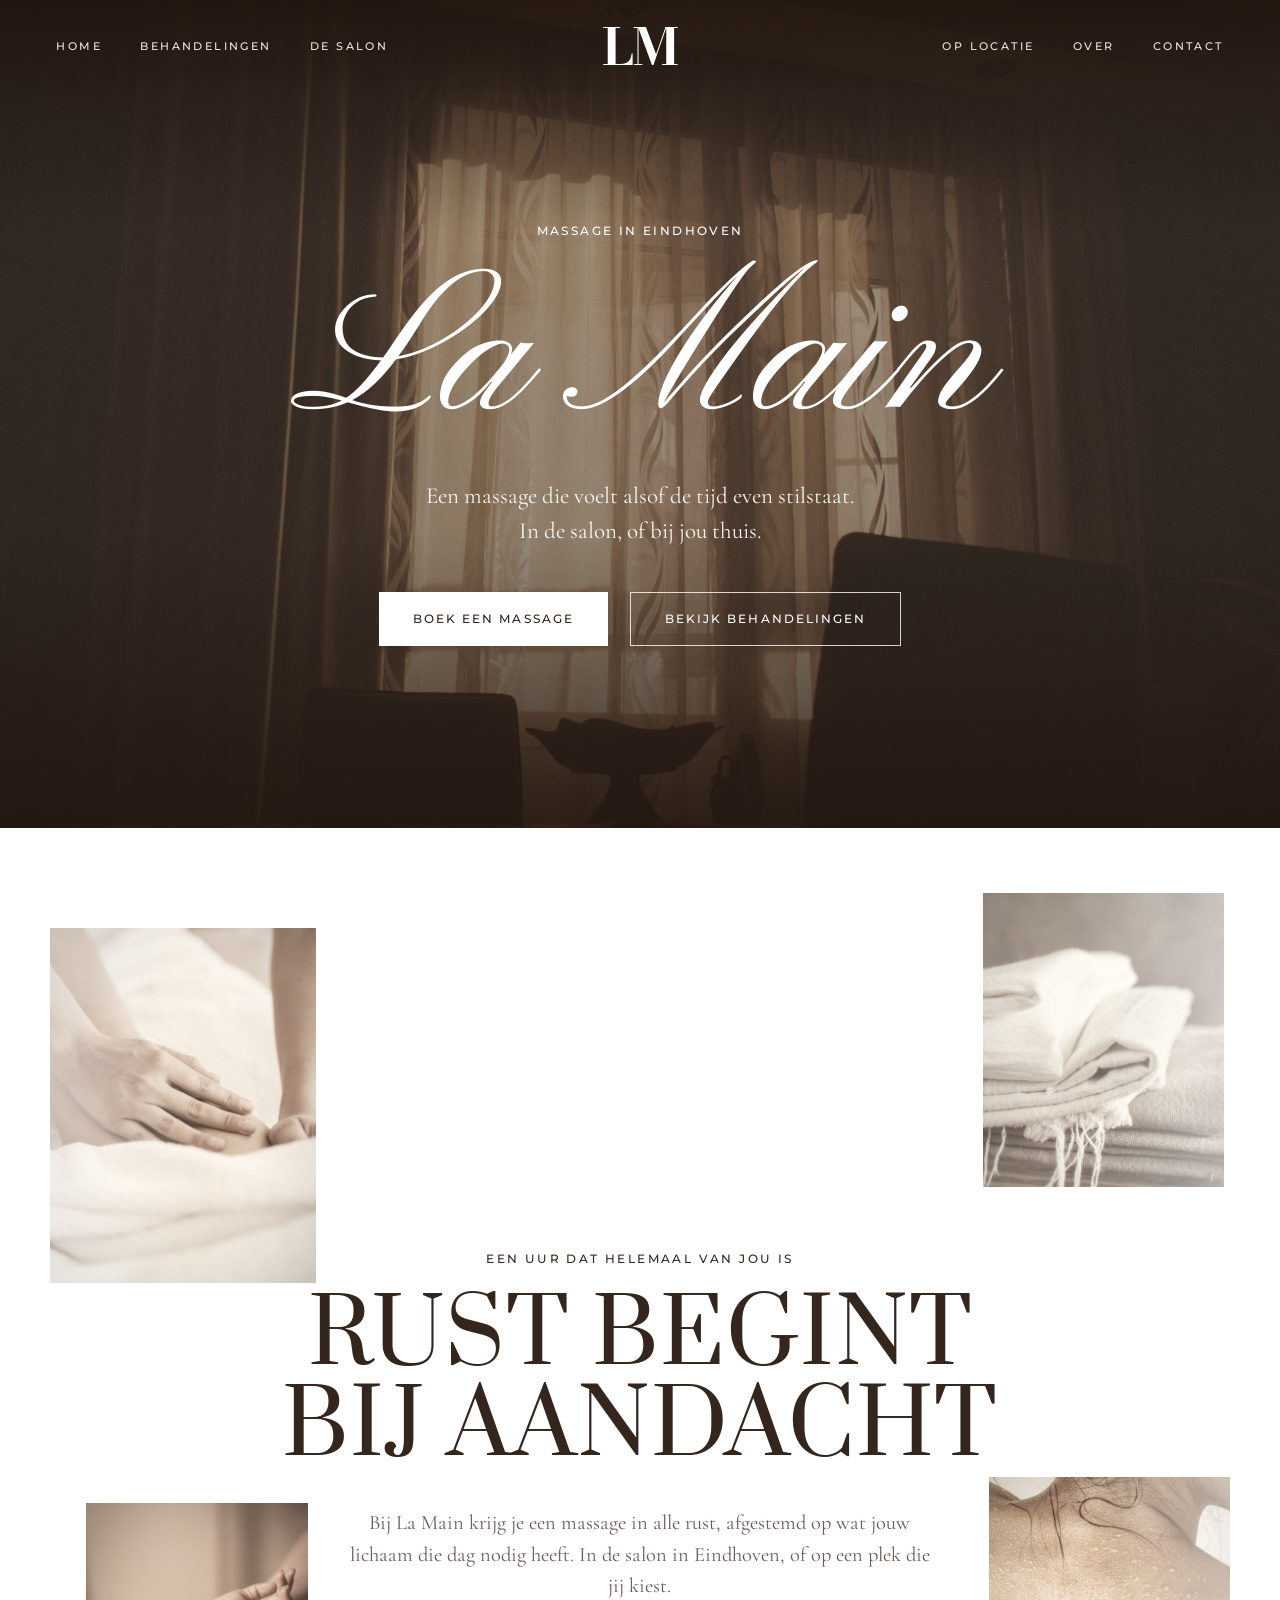
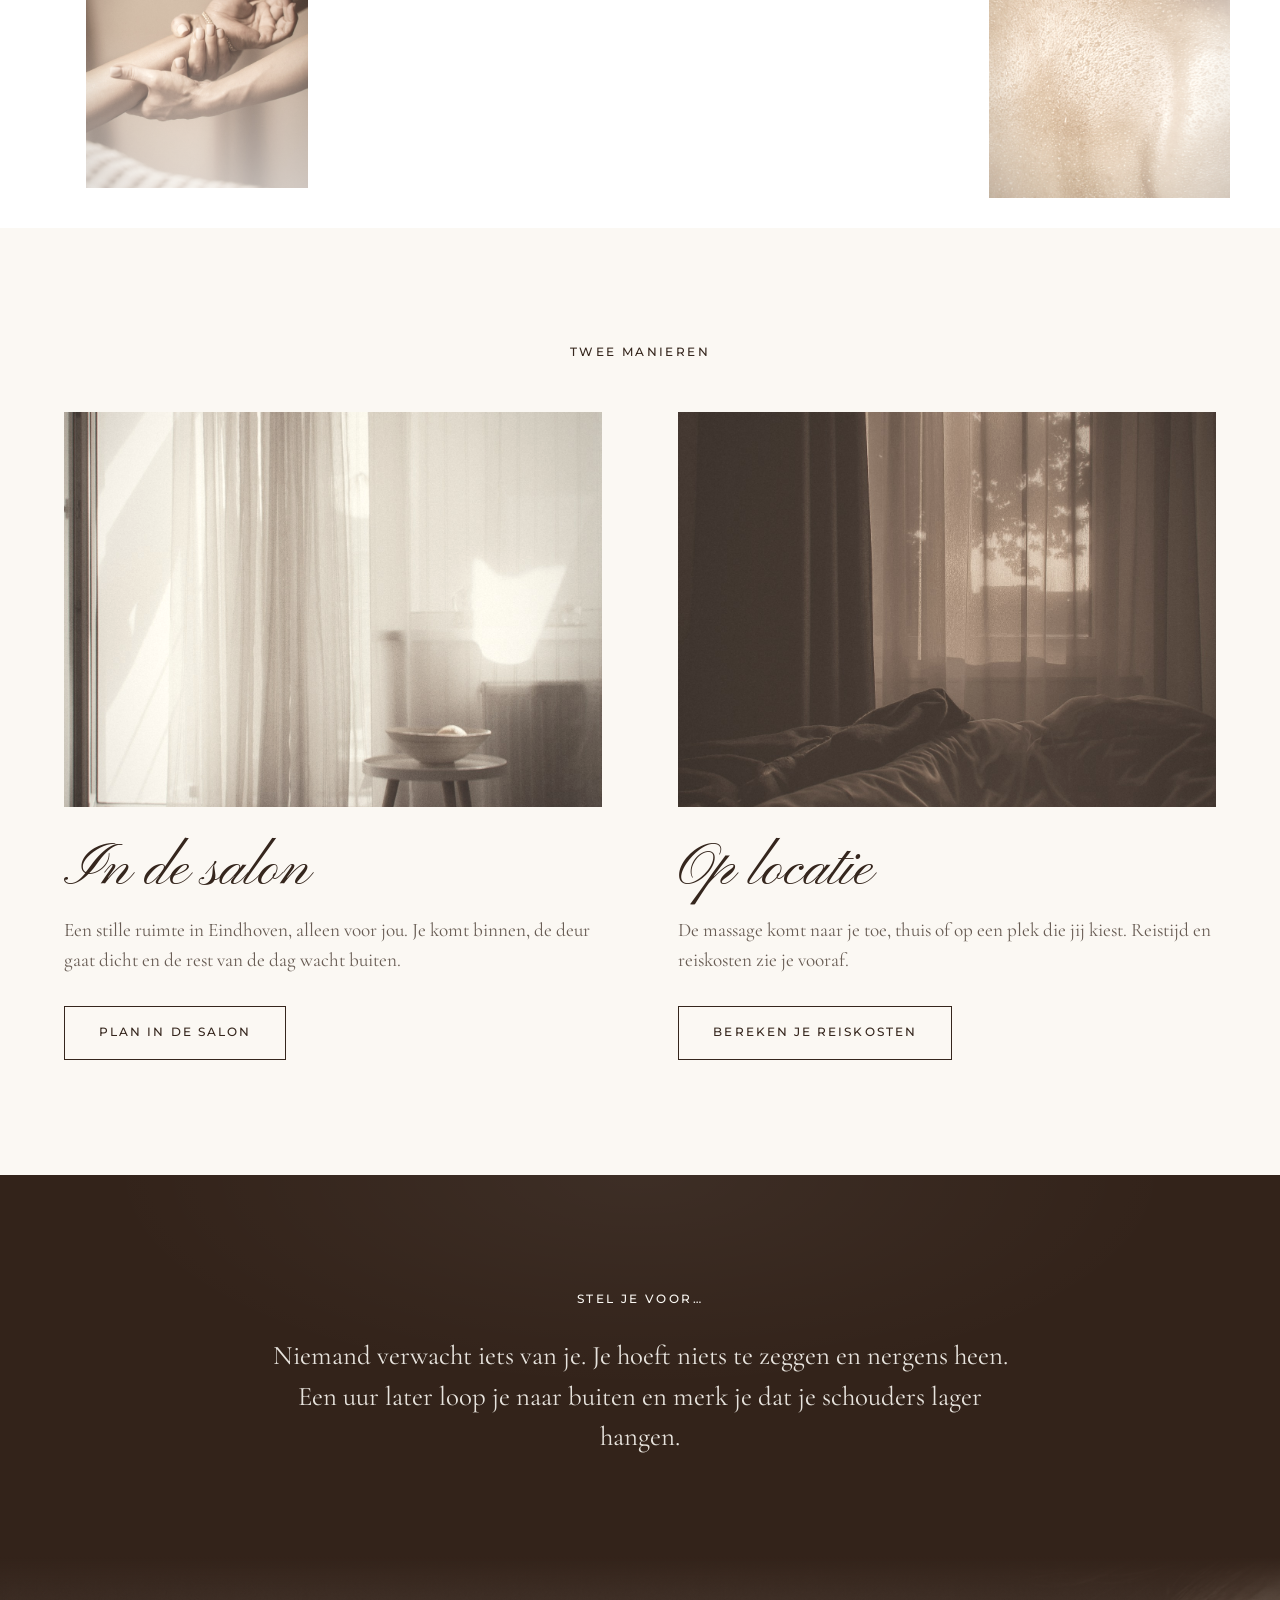
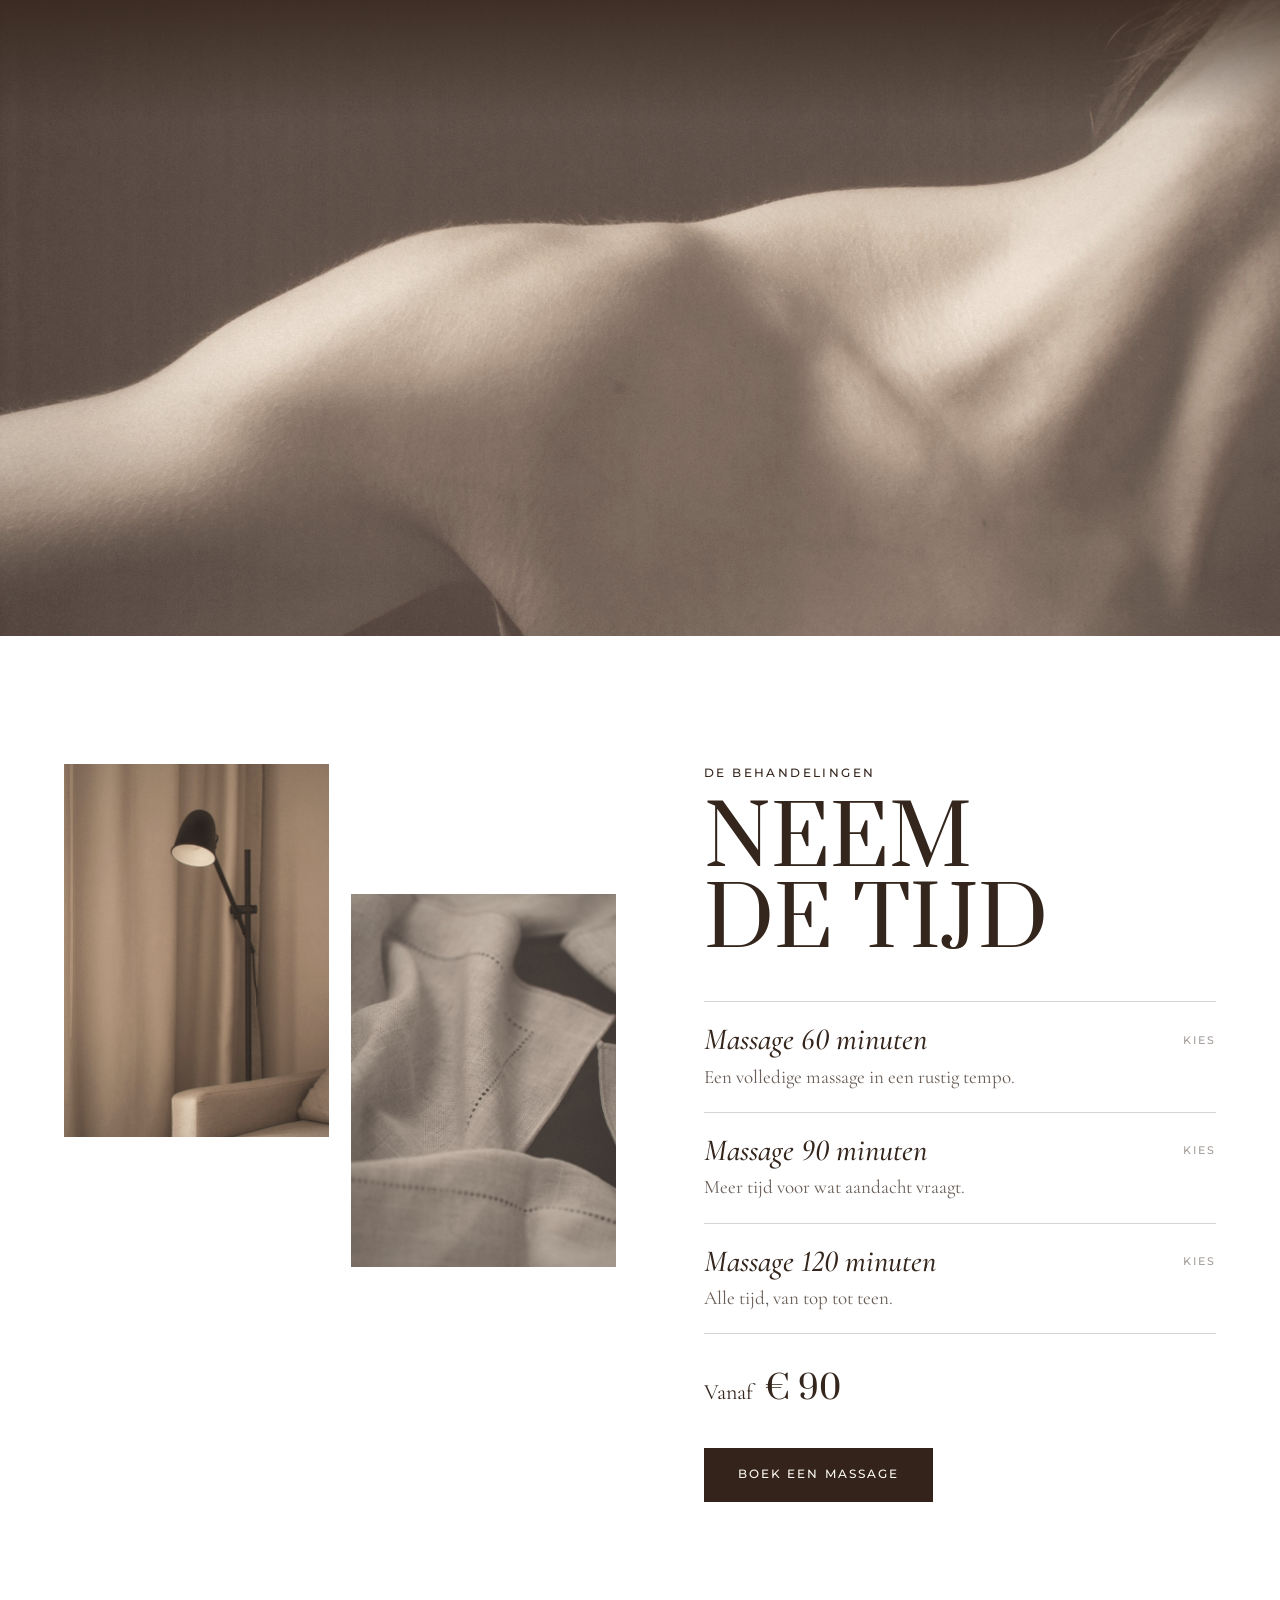
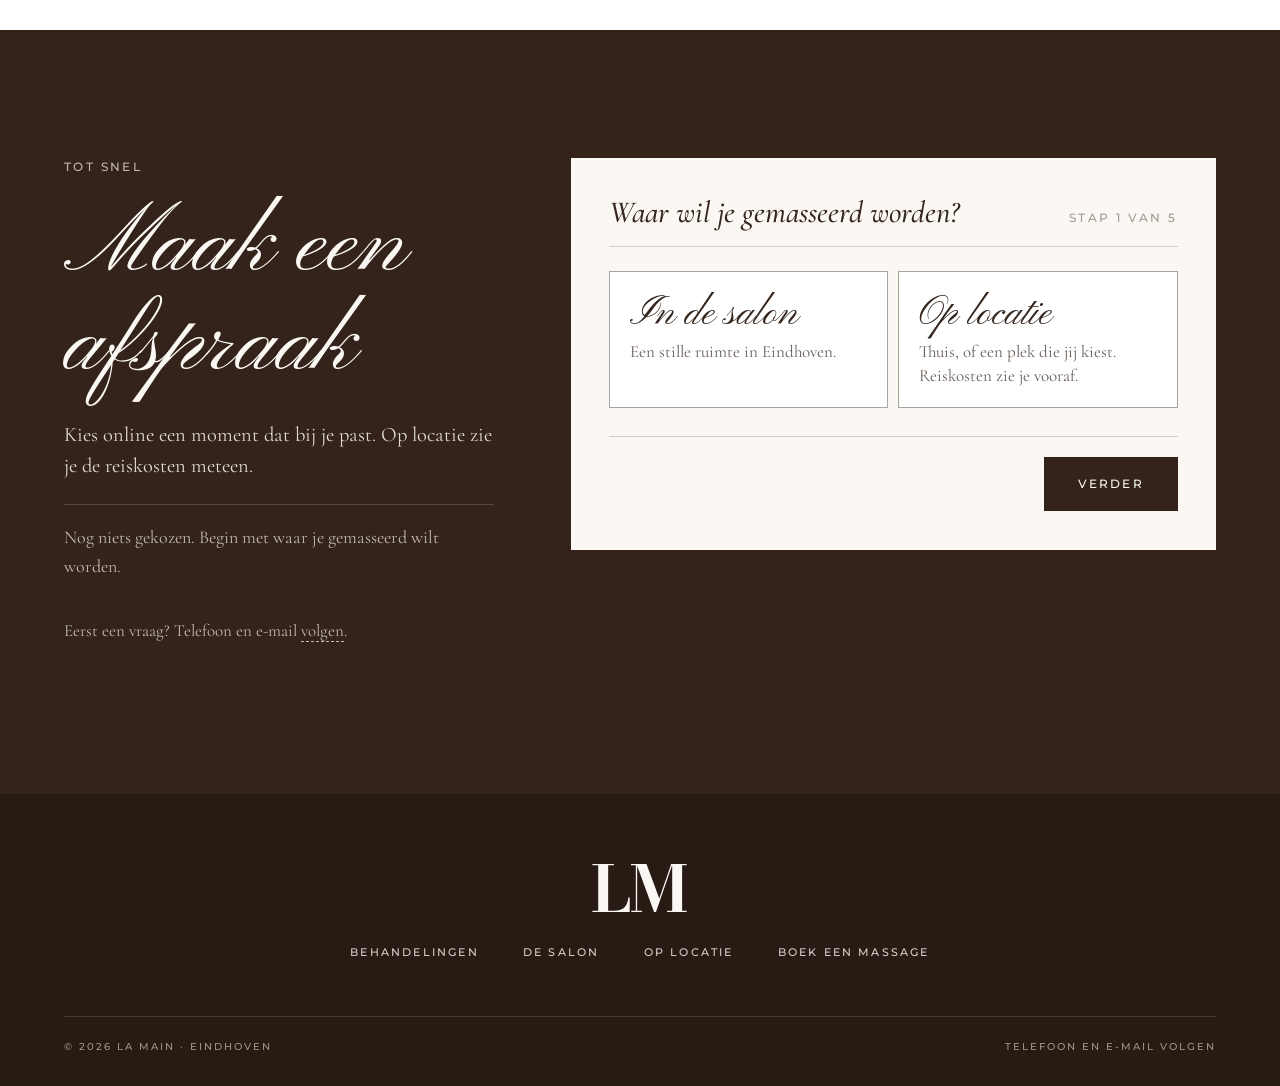
==== nieuw/index.html @ d6bf0a1d "Nieuwe homepagina in /nieuw met afspraakplanner Homepagina in espresso en ivoor naar opzet H: sfeerf" ====
<!doctype html>
<html lang="nl">
<head>
<meta charset="utf-8">
<meta name="viewport" content="width=device-width, initial-scale=1">
<title>La Main Eindhoven</title>
<meta name="description" content="La Main. Massage in Eindhoven, in de salon of bij jou thuis.">
<meta name="robots" content="noindex, nofollow">
<link rel="preconnect" href="https://fonts.googleapis.com">
<link rel="preconnect" href="https://fonts.gstatic.com" crossorigin>
<link href="https://fonts.googleapis.com/css2?family=Pinyon+Script&family=Prata&family=Cormorant+Garamond:ital,wght@0,400;0,500;0,600;1,400;1,500&family=Montserrat:wght@400;500&display=swap" rel="stylesheet">
<style>
/* ============================================================
   LA MAIN — homepagina met afspraakplanner
   Espresso en ivoor. Schrijfletter voor de naam en titels, hoge
   klassieke kapitalen voor koppen, Cormorant voor tekst, kleine
   koppen in gespatieerde Montserrat. Bewust één thema.
   ============================================================ */
:root{
  color-scheme:light;
  --espresso:#33231A;
  --espresso-diep:#281B14;
  --ivoor:#FBF8F3;
  --zand:#F1E9DF;
  --wit:#FFFFFF;
  --inkt:#35261D;
  --inkt-zacht:rgba(53,38,29,.74);
  --inkt-flauw:rgba(53,38,29,.45);
  --taupe:#CDB9A8;
  --lijn:rgba(53,38,29,.2);
  --lijn-sterk:rgba(53,38,29,.42);
  --licht-zacht:rgba(251,248,243,.7);
  --licht-lijn:rgba(251,248,243,.18);
  --fout:#9E3B2E;

  --script:"Pinyon Script","Snell Roundhand",cursive;
  --kap:"Prata","Didot",Georgia,serif;
  --serif:"Cormorant Garamond","Garamond",Georgia,serif;
  --sans:"Montserrat","Helvetica Neue",Arial,sans-serif;

  --rand:clamp(20px,5vw,80px);
  --zacht:cubic-bezier(.22,1,.36,1);
}

*,*::before,*::after{box-sizing:border-box}
[hidden]{display:none!important}
html{scroll-behavior:smooth;scroll-padding-top:84px}
body{margin:0;background:var(--wit);color:var(--inkt);font-family:var(--serif);font-size:20px;line-height:1.6;
  -webkit-font-smoothing:antialiased;font-variant-numeric:lining-nums}
img{display:block;max-width:100%}
a{color:inherit;text-decoration:none}
button{font:inherit;color:inherit;background:none;border:0;padding:0;cursor:pointer;text-align:inherit}
p,h1,h2,h3,h4,dl,dd{margin:0}
:focus-visible{outline:2px solid #B98F74;outline-offset:3px}
::selection{background:var(--espresso);color:var(--ivoor)}
@media (prefers-reduced-motion:reduce){html{scroll-behavior:auto}*{transition-duration:.01ms!important}}

.wrap{max-width:1280px;margin:0 auto;padding:0 var(--rand)}
.kl{font-family:var(--sans);font-size:12px;font-weight:500;letter-spacing:.2em;text-transform:uppercase;line-height:1.5}
.lm{display:block;width:auto}
.foto{width:100%;height:100%;object-fit:cover;filter:saturate(.82) sepia(.12)}

.knop{display:inline-grid;place-items:center;min-height:54px;padding:0 34px;font-family:var(--sans);font-size:11.5px;font-weight:500;
  letter-spacing:.18em;text-transform:uppercase;line-height:1.3;text-align:center;
  transition:background .35s var(--zacht),color .35s var(--zacht),border-color .35s var(--zacht),opacity .3s}
.knop.wit{background:var(--wit);color:var(--espresso)}
.knop.wit:hover{background:var(--zand)}
.knop.rand-wit{border:1px solid rgba(255,255,255,.8);color:var(--wit)}
.knop.rand-wit:hover{background:rgba(255,255,255,.12)}
.knop.rand{border:1px solid var(--inkt);color:var(--inkt)}
.knop.rand:hover{background:var(--espresso);color:var(--ivoor)}
.knop.vol{background:var(--espresso);color:var(--ivoor)}
.knop.vol:hover:not([disabled]){background:#4A3427}
.knop.klein{min-height:40px;padding:0 18px;font-size:10.5px}
.knop[disabled]{opacity:.35;cursor:default}

/* ---------- navigatie ---------- */
.nav{position:fixed;top:0;left:0;right:0;z-index:50;color:var(--wit);
  background:linear-gradient(180deg,rgba(33,21,14,.55),rgba(33,21,14,0));transition:background .45s var(--zacht)}
.nav.vast,body.menu-open .nav{background:rgba(40,27,20,.97)}
.nav-binnen{height:92px;padding:0 clamp(20px,4.4vw,64px);display:grid;grid-template-columns:1fr auto 1fr;align-items:center;
  transition:height .45s var(--zacht)}
.nav.vast .nav-binnen{height:72px}
.kant{display:flex;gap:clamp(22px,3vw,46px)}
.kant.rechts{justify-content:flex-end}
.kant a{font-size:11px;position:relative;padding:6px 0;color:rgba(255,255,255,.9)}
.kant a::after{content:"";position:absolute;left:0;right:100%;bottom:0;height:1px;background:currentColor;transition:right .45s var(--zacht)}
.kant a:hover::after{right:0}
.merk .lm{height:38px;color:var(--wit);transition:height .45s var(--zacht)}
.nav.vast .merk .lm{height:30px}
.menu-knop{display:none;grid-column:3;grid-row:1;justify-self:end;font-size:11px;padding:10px 0;color:var(--wit)}
.menu{position:fixed;inset:0;z-index:45;background:var(--espresso-diep);color:var(--ivoor);padding:120px var(--rand) 40px;
  display:flex;flex-direction:column;gap:6px}
.menu a:not(.knop){font-family:var(--kap);font-size:32px;text-transform:uppercase;letter-spacing:.02em;padding:6px 0;border-bottom:1px solid var(--licht-lijn)}
.menu .knop{margin-top:30px;align-self:flex-start}
@media(max-width:900px){
  .kant{display:none}
  .menu-knop{display:block}
  .nav-binnen{grid-template-columns:1fr auto 1fr}
}

/* ---------- hero ---------- */
.hero{position:relative;min-height:clamp(620px,92vh,920px);display:grid;place-items:center;text-align:center;color:var(--wit);
  padding:130px 20px 90px;overflow:hidden;background:var(--espresso)}
.hero-foto{position:absolute;inset:0;width:100%;height:100%;object-fit:cover;filter:saturate(.8) sepia(.18) brightness(.92)}
.hero .waas{position:absolute;inset:0;background:linear-gradient(180deg,rgba(33,21,14,.8) 0%,rgba(33,21,14,.34) 28%,rgba(33,21,14,.42) 64%,rgba(33,21,14,.86) 100%)}
.hero-inhoud{position:relative;z-index:1;max-width:980px}
.hero .naam{font-family:var(--script);font-weight:400;font-size:clamp(96px,16vw,236px);line-height:1.1;margin:8px 0 6px}
.hero .zin{font-size:clamp(20px,1.8vw,25px);line-height:1.5;color:rgba(255,255,255,.92)}
.knoppen{display:flex;flex-wrap:wrap;gap:16px 22px;justify-content:center;margin-top:44px}

/* ---------- intro met collage ---------- */
.intro{position:relative;min-height:1000px;display:grid;place-items:center;padding:clamp(80px,10vw,140px) 20px;overflow:hidden}
.los{position:absolute;overflow:hidden}
.los::after{content:"";position:absolute;inset:0}
.los.l::after{background:linear-gradient(90deg,rgba(255,255,255,.5),rgba(255,255,255,0) 60%)}
.los.r::after{background:linear-gradient(270deg,rgba(255,255,255,.5),rgba(255,255,255,0) 60%)}
.los.o::after{background:linear-gradient(0deg,rgba(255,255,255,.55),rgba(255,255,255,0) 55%)}
.c1{left:3.9%;top:10%;width:20.8%;aspect-ratio:3/4}
.c2{right:4.4%;top:6.5%;width:18.8%;aspect-ratio:27/33}
.c3{left:6.7%;bottom:4%;width:17.4%;aspect-ratio:25/32}
.c4{right:3.9%;bottom:3%;width:18.8%;aspect-ratio:3/4}
.intro-tekst{position:relative;z-index:2;max-width:900px;text-align:center}
.intro h2{font-family:var(--kap);font-weight:400;font-size:clamp(44px,7vw,100px);line-height:1.02;letter-spacing:.01em;text-transform:uppercase;margin:22px 0 34px;text-wrap:balance}
.intro .tekst{max-width:600px;margin:0 auto;font-size:clamp(19px,1.6vw,23px);line-height:1.55;color:var(--inkt-zacht)}
@media(max-width:900px){
  .intro{display:block;min-height:0}
  .collage{display:grid;grid-template-columns:1fr 1fr;gap:14px;max-width:520px;margin:0 auto 44px}
  .intro .los{position:relative;left:auto;right:auto;top:auto;bottom:auto;width:auto}
  .intro .c3,.intro .c4{display:none}
}

/* ---------- twee manieren ---------- */
.aanbod{background:var(--ivoor);padding:clamp(70px,9vw,120px) 0}
.midden{text-align:center}
.twee{display:grid;grid-template-columns:1fr 1fr;gap:clamp(40px,6vw,80px);margin-top:clamp(36px,4vw,54px)}
.twee .beeld{aspect-ratio:600/440;overflow:hidden}
.script-titel{font-family:var(--script);font-weight:400;font-size:clamp(52px,4.6vw,66px);line-height:1.15;margin:30px 0 12px}
.twee p{font-size:clamp(19px,1.5vw,22px);line-height:1.55;color:var(--inkt-zacht);max-width:540px;margin-bottom:30px}
@media(max-width:800px){.twee{grid-template-columns:1fr}}

/* ---------- stel je voor ---------- */
.stel{position:relative;background:var(--espresso);color:var(--ivoor);text-align:center;padding:clamp(80px,9vw,120px) 0 clamp(70px,8vw,100px)}
.stel::before{content:"";position:absolute;inset:0;background:radial-gradient(60% 80% at 50% 0%,rgba(255,255,255,.05),rgba(255,255,255,0) 70%)}
.stel .tekst{position:relative;max-width:760px;margin:28px auto 0;font-size:clamp(22px,2.1vw,29px);line-height:1.5;color:rgba(251,248,243,.9)}
.band{position:relative;height:clamp(340px,53vw,760px);overflow:hidden;background:var(--espresso)}
.band .foto{object-position:center 58%;filter:saturate(.75) sepia(.14)}
.band::before{content:"";position:absolute;left:0;right:0;top:0;height:24%;z-index:1;background:linear-gradient(180deg,var(--espresso),rgba(51,35,26,0))}

/* ---------- behandelingen ---------- */
.beh{padding:clamp(80px,10vw,130px) 0}
.beh-grid{display:grid;grid-template-columns:minmax(0,1.1fr) minmax(0,1fr);gap:clamp(40px,6vw,90px);align-items:start}
.beh-fotos{position:relative;padding-bottom:130px}
.beh-fotos .f1{width:47%;aspect-ratio:34/48;overflow:hidden}
.beh-fotos .f2{position:absolute;left:51%;top:130px;width:47%;aspect-ratio:34/48;overflow:hidden}
.beh h2{font-family:var(--kap);font-weight:400;font-size:clamp(52px,6.4vw,92px);line-height:1;text-transform:uppercase;margin:18px 0 38px}
.rij{display:block;width:100%;padding:20px 0;border-top:1px solid var(--lijn);transition:padding-left .45s var(--zacht)}
.rij:hover{padding-left:10px}
.rijen-lijst .rij:last-child{border-bottom:1px solid var(--lijn)}
.rij b{display:flex;justify-content:space-between;gap:16px;font-style:italic;font-weight:500;font-size:clamp(28px,2.4vw,34px);line-height:1.15}
.rij b i{font-style:normal;font-family:var(--sans);font-size:11px;letter-spacing:.18em;text-transform:uppercase;color:var(--inkt-flauw);align-self:center}
.rij span{display:block;font-size:19px;color:var(--inkt-zacht);margin-top:4px}
.vanaf{font-size:22px;margin:30px 0 32px}
.vanaf em{font-family:var(--kap);font-style:normal;font-size:32px;margin-left:8px}
@media(max-width:900px){
  .beh-grid{grid-template-columns:1fr}
  .beh-fotos{display:grid;grid-template-columns:1fr 1fr;gap:14px;padding-bottom:0}
  .beh-fotos .f1,.beh-fotos .f2{position:relative;left:auto;top:auto;width:auto}
  .beh-fotos .f2{margin-top:60px}
}

/* ---------- afspraak ---------- */
.afspraak{background:var(--espresso);color:var(--ivoor);padding:clamp(80px,10vw,140px) 0}
.afspraak-grid{display:grid;grid-template-columns:minmax(0,.8fr) minmax(0,1.2fr);gap:clamp(40px,6vw,100px);align-items:start}
.afspraak-links{display:grid;gap:22px;align-content:start;position:sticky;top:110px}
.afspraak-links .kl{color:var(--licht-zacht)}
.afspraak .script-groot{font-family:var(--script);font-weight:400;font-size:clamp(68px,7.4vw,110px);line-height:1.05}
.afspraak-links .tekst{font-size:clamp(19px,1.6vw,23px);line-height:1.55;color:rgba(251,248,243,.86)}
.afspraak-links .klein{font-size:17px;color:var(--licht-zacht)}
.volgt{border-bottom:1px dashed currentColor}
@media(max-width:900px){
  .afspraak-grid{grid-template-columns:1fr}
  .afspraak-links{position:static}
  .afspraak-links .samenvatting{display:none}
}

/* ---------- planner ---------- */
.paneel{background:var(--ivoor);color:var(--inkt);padding:clamp(22px,3vw,44px)}
.p-kop{display:flex;justify-content:space-between;align-items:baseline;gap:16px;padding-bottom:16px;margin-bottom:24px;border-bottom:1px solid var(--lijn)}
.p-kop h3{font-style:italic;font-weight:500;font-size:clamp(28px,2.4vw,34px);line-height:1.1;text-wrap:balance}
.p-stap{color:var(--inkt-flauw);white-space:nowrap}
.p-voet{display:flex;justify-content:space-between;align-items:center;gap:12px;margin-top:28px;padding-top:20px;border-top:1px solid var(--lijn)}
.p-voet .rechts{margin-left:auto}

.keuzes{display:grid;grid-template-columns:repeat(2,minmax(0,1fr));gap:10px}
.keuzes.onder-elkaar{grid-template-columns:1fr}
.keuze{border:1px solid var(--lijn-sterk);padding:18px 20px;display:grid;gap:2px;align-content:start;background:var(--wit);
  transition:border-color .35s var(--zacht),background .35s var(--zacht)}
.keuze:hover{border-color:var(--inkt)}
.keuze[aria-pressed="true"]{border-color:var(--espresso);background:var(--zand);box-shadow:inset 0 0 0 1px var(--espresso)}
.keuze .k-script{font-family:var(--script);font-size:40px;line-height:1.2}
.keuze .k-titel{font-style:italic;font-weight:500;font-size:26px;line-height:1.2}
.keuze .k-tekst{font-size:17px;line-height:1.45;color:var(--inkt-zacht)}
.keuze.met-prijs{grid-template-columns:minmax(0,1fr) auto;column-gap:16px}
.keuze .k-prijs{grid-column:2;grid-row:1/3;align-self:center;font-family:var(--kap);font-size:22px}
@media(max-width:520px){.keuzes{grid-template-columns:1fr}}

.velden{display:grid;gap:22px}
.velden .naast{display:grid;grid-template-columns:minmax(0,1fr) minmax(0,1.4fr);gap:18px}
@media(max-width:520px){.velden .naast{grid-template-columns:1fr}}
.veld label{display:block;margin-bottom:2px;color:var(--inkt-zacht)}
.veld input,.veld textarea{width:100%;background:transparent;border:0;border-bottom:1px solid var(--lijn-sterk);border-radius:0;color:var(--inkt);
  font:400 21px/1.4 var(--serif);padding:8px 0 10px;outline:none;transition:border-color .3s}
.veld input:focus,.veld textarea:focus{border-bottom-color:var(--espresso)}
.veld input::placeholder,.veld textarea::placeholder{color:var(--inkt-flauw)}
.veld textarea{resize:vertical;min-height:70px}
.veld .fout{display:block;margin-top:6px;font-size:16px;color:var(--fout)}

.melding{padding:12px 16px;border:1px solid #B98F74;background:#F4ECE3;font-size:18px;line-height:1.45;margin-bottom:20px}
.reis{margin-top:26px;padding:4px 18px;border:1px solid var(--lijn);background:var(--wit)}
.reis > p{padding:14px 0;font-size:18px}
.rijen > div{display:flex;justify-content:space-between;align-items:baseline;gap:16px;padding:9px 0;border-bottom:1px solid var(--sz-lijn,var(--lijn));font-size:18px}
.rijen > div:last-child{border-bottom:0}
.rijen dt{color:var(--sz-zacht,var(--inkt-zacht))}
.rijen dd{text-align:right;font-variant-numeric:lining-nums tabular-nums}
.reis .noot{font-size:15px;color:var(--inkt-flauw);padding:10px 0 14px;border-top:1px solid var(--lijn)}

.kal-kop{display:flex;justify-content:space-between;align-items:center;margin-bottom:12px}
.kal-kop h4{font-style:italic;font-weight:500;font-size:26px}
.kal-nav{display:flex;gap:6px}
.rond{width:38px;height:38px;border:1px solid var(--lijn-sterk);border-radius:50%;display:grid;place-items:center;transition:border-color .3s,opacity .3s}
.rond:hover:not([disabled]){border-color:var(--inkt)}
.rond[disabled]{opacity:.3;cursor:default}
.kal{display:grid;grid-template-columns:repeat(7,minmax(0,1fr));gap:4px}
.kal .wd{font-family:var(--sans);font-size:10.5px;letter-spacing:.12em;text-transform:uppercase;color:var(--inkt-flauw);text-align:center;padding-bottom:6px}
.kal .dag{aspect-ratio:1.2;display:grid;place-items:center;font-size:19px;font-variant-numeric:lining-nums tabular-nums;border:1px solid var(--lijn);background:var(--wit);
  transition:border-color .3s,background .3s}
.kal .dag:hover:not([disabled]){border-color:var(--inkt)}
.kal .dag[disabled]{border-color:transparent;background:transparent;color:rgba(53,38,29,.28);cursor:default}
.kal .dag.vol{text-decoration:line-through}
.kal .dag[aria-pressed="true"]{background:var(--espresso);color:var(--ivoor);border-color:var(--espresso)}
.tijden-kop{margin:24px 0 10px;font-style:italic;font-size:22px}
.tijden{display:grid;grid-template-columns:repeat(auto-fill,minmax(78px,1fr));gap:6px}
.tijd{height:44px;border:1px solid var(--lijn-sterk);background:var(--wit);text-align:center;font-size:19px;font-variant-numeric:lining-nums tabular-nums;transition:border-color .3s,background .3s}
.tijd:hover{border-color:var(--inkt)}
.tijd[aria-pressed="true"]{background:var(--espresso);color:var(--ivoor);border-color:var(--espresso)}
.zacht{color:var(--inkt-zacht)}
.klein-p{font-size:17px;line-height:1.5}

.samenvatting{--sz-zacht:var(--licht-zacht);--sz-lijn:var(--licht-lijn);border-top:1px solid var(--sz-lijn);padding-top:4px}
.paneel .samenvatting{--sz-zacht:var(--inkt-zacht);--sz-lijn:var(--lijn)}
.samenvatting .kl{color:var(--sz-zacht);padding:14px 0 2px}
.samenvatting .leeg{font-size:18px;color:var(--sz-zacht);padding:14px 0}
.totaal{display:flex;justify-content:space-between;align-items:baseline;gap:16px;padding-top:14px;margin-top:6px;border-top:1px solid var(--sz-lijn)}
.totaal dt{color:var(--sz-zacht)}
.totaal dd{font-family:var(--kap);font-size:clamp(28px,2.4vw,36px)}
.naar-agenda{display:flex;flex-wrap:wrap;gap:8px;margin-top:18px}
.telling{display:inline-grid;place-items:center;min-width:22px;height:22px;padding:0 6px;border-radius:999px;background:var(--ivoor);color:var(--espresso);font-size:11px;letter-spacing:0;margin-left:10px}

/* ---------- agenda-overzicht ---------- */
.lade-achter{position:fixed;inset:0;z-index:90;background:rgba(28,18,12,.55)}
.lade{position:fixed;top:0;right:0;bottom:0;z-index:95;width:min(580px,100%);overflow-y:auto;background:var(--ivoor);color:var(--inkt);padding:28px clamp(20px,3vw,40px) 40px}
.lade-kop{display:flex;justify-content:space-between;align-items:flex-start;gap:16px;padding-bottom:18px;border-bottom:1px solid var(--lijn)}
.lade-kop h2{font-family:var(--script);font-weight:400;font-size:56px;line-height:1.1}
.lade-status{padding-top:16px;font-size:17px;color:var(--inkt-zacht)}
.dagkop{font-style:italic;font-weight:500;font-size:26px;margin:28px 0 4px}
.item{display:grid;grid-template-columns:100px minmax(0,1fr);gap:16px;padding:16px 0;border-bottom:1px solid var(--lijn)}
.item-tijd{font-size:19px;font-variant-numeric:lining-nums tabular-nums}
.item-tijd span{display:block;font-size:15px;color:var(--inkt-zacht)}
.item h4{font-family:var(--kap);font-weight:400;font-size:20px;margin-bottom:4px}
.item p{font-size:17px;line-height:1.45;color:var(--inkt-zacht)}
.item .acties{display:flex;flex-wrap:wrap;gap:6px;margin-top:12px}
@media(max-width:460px){.item{grid-template-columns:1fr;gap:6px}}

/* ---------- voet ---------- */
.voet{position:relative;background:var(--espresso-diep);color:rgba(251,248,243,.82);text-align:center;padding:70px 0 32px}
.voet .lm{height:48px;margin:0 auto 32px;color:var(--ivoor)}
.voet nav{display:flex;flex-wrap:wrap;justify-content:center;gap:14px 44px;font-size:11px;padding:0 20px}
.voet nav a:hover{color:var(--ivoor)}
.voet-onder{display:flex;flex-wrap:wrap;justify-content:space-between;gap:10px 30px;margin-top:56px;padding-top:22px;border-top:1px solid rgba(251,248,243,.14);font-size:10px;color:rgba(251,248,243,.55)}
</style>
</head>
<body>
<svg width="0" height="0" style="position:absolute" aria-hidden="true"><defs><symbol id="lm" viewBox="0 0 3032 1500"><g transform="translate(0 1500) scale(1 -1)" fill="currentColor">
<path d="M45.5 0V39H226V1461H45.5V1500H716V1461H536.5V39H733Q843 39 921.0 67.5Q999 96 1050.25 149.5Q1101.5 203 1130.25 279.0Q1159 355 1170 450H1209.5V0Z"/>
<path transform="translate(1203 0)" d="M775 -20 219 1500H531L931 422.5L1303 1500H1345.5L821.5 -20ZM239.5 1500V39H387V0H56V39H198V1461H45.5V1500ZM1784.5 1500V1461H1644V39H1784.5V0H1174V39H1334.5V1500Z"/>
</g></symbol></defs></svg>

<header class="nav" id="nav">
  <div class="nav-binnen">
    <nav class="kant links kl" aria-label="Menu links"><a href="#top">Home</a><a href="#behandelingen">Behandelingen</a><a href="#manieren">De salon</a></nav>
    <a class="merk" href="#top" aria-label="La Main, naar boven"><svg class="lm" viewBox="0 0 3032 1500" aria-hidden="true"><use href="#lm"/></svg></a>
    <nav class="kant rechts kl" aria-label="Menu rechts"><a href="#manieren">Op locatie</a><a href="#over">Over</a><a href="#contact">Contact</a></nav>
    <button type="button" class="menu-knop kl" id="menu-knop" aria-expanded="false" aria-controls="menu">Menu</button>
  </div>
</header>
<div class="menu" id="menu" hidden>
  <a href="#top">Home</a><a href="#behandelingen">Behandelingen</a><a href="#manieren">De salon</a><a href="#manieren">Op locatie</a><a href="#over">Over</a><a href="#contact">Contact</a>
  <a class="knop wit" href="#afspraak">Boek een massage</a>
</div>

<main>

<section class="hero" id="top">
  <img class="hero-foto" src="../foto/tafel-panorama.jpg" alt="">
  <div class="waas"></div>
  <div class="hero-inhoud">
    <p class="kl">Massage in Eindhoven</p>
    <h1 class="naam">La Main</h1>
    <p class="zin">Een massage die voelt alsof de tijd even stilstaat.<br>In de salon, of bij jou thuis.</p>
    <div class="knoppen"><a class="knop wit" href="#afspraak">Boek een massage</a><a class="knop rand-wit" href="#behandelingen">Bekijk behandelingen</a></div>
  </div>
</section>

<section class="intro" id="over">
  <div class="collage" aria-hidden="true">
    <div class="los l c1"><img class="foto" src="../foto/rug.jpg" alt=""></div>
    <div class="los r c2"><img class="foto" src="../foto/linnen.jpg" alt=""></div>
    <div class="los o c3"><img class="foto" src="../foto/onderarm.jpg" alt=""></div>
    <div class="los r c4"><img class="foto" src="../foto/olie-huid.jpg" alt=""></div>
  </div>
  <div class="intro-tekst">
    <p class="kl">Een uur dat helemaal van jou is</p>
    <h2>Rust begint<br>bij aandacht</h2>
    <p class="tekst">Bij La Main krijg je een massage in alle rust, afgestemd op wat jouw lichaam die dag nodig heeft. In de salon in Eindhoven, of op een plek die jij kiest.</p>
  </div>
</section>

<section class="aanbod" id="manieren">
  <div class="wrap">
    <p class="kl midden">Twee manieren</p>
    <div class="twee">
      <article>
        <div class="beeld"><img class="foto" src="../foto/salon-cel.jpg" alt="Een stille ruimte met daglicht door een dun gordijn"></div>
        <h3 class="script-titel">In de salon</h3>
        <p>Een stille ruimte in Eindhoven, alleen voor jou. Je komt binnen, de deur gaat dicht en de rest van de dag wacht buiten.</p>
        <button type="button" class="knop rand" data-kies="salon">Plan in de salon</button>
      </article>
      <article>
        <div class="beeld"><img class="foto" src="../foto/locatie-cel.jpg" alt="Een kamer bij avondlicht"></div>
        <h3 class="script-titel">Op locatie</h3>
        <p>De massage komt naar je toe, thuis of op een plek die jij kiest. Reistijd en reiskosten zie je vooraf.</p>
        <button type="button" class="knop rand" data-kies="locatie">Bereken je reiskosten</button>
      </article>
    </div>
  </div>
</section>

<section class="stel">
  <div class="wrap">
    <p class="kl" style="position:relative">Stel je voor…</p>
    <p class="tekst">Niemand verwacht iets van je. Je hoeft niets te zeggen en nergens heen. Een uur later loop je naar buiten en merk je dat je schouders lager hangen.</p>
  </div>
</section>
<div class="band"><img class="foto" src="../foto/hero.jpg" alt="Schouder en nek in warm strijklicht"></div>

<section class="beh" id="behandelingen">
  <div class="wrap beh-grid">
    <div class="beh-fotos">
      <div class="f1"><img class="foto" src="../foto/hoek-schemer.jpg" alt="Een lamp in een hoek, gedempt licht"></div>
      <div class="f2"><img class="foto" src="../foto/linnen-detail.jpg" alt="Plooi van linnen"></div>
    </div>
    <div>
      <p class="kl">De behandelingen</p>
      <h2>Neem<br>de tijd</h2>
      <div class="rijen-lijst" id="beh-lijst"></div>
      <p class="vanaf">Vanaf <em>€ 90</em></p>
      <a class="knop vol" href="#afspraak">Boek een massage</a>
    </div>
  </div>
</section>

<section class="afspraak" id="afspraak">
  <div class="wrap afspraak-grid">
    <div class="afspraak-links">
      <p class="kl">Tot snel</p>
      <h2 class="script-groot">Maak een afspraak</h2>
      <p class="tekst">Kies online een moment dat bij je past. Op locatie zie je de reiskosten meteen.</p>
      <div class="samenvatting" id="samenvatting"></div>
      <p class="klein">Eerst een vraag? Telefoon en e-mail <span class="volgt">volgen</span>.</p>
      <p><button type="button" class="knop rand-wit klein" id="agendaknop" aria-haspopup="dialog" hidden>Agenda-overzicht <span class="telling" id="aantal">0</span></button></p>
    </div>
    <div class="paneel" id="paneel"></div>
  </div>
</section>

</main>

<footer class="voet" id="contact">
  <div class="wrap">
    <svg class="lm" viewBox="0 0 3032 1500" role="img" aria-label="La Main"><use href="#lm"/></svg>
    <nav class="kl" aria-label="Voettekst"><a href="#behandelingen">Behandelingen</a><a href="#manieren">De salon</a><a href="#manieren">Op locatie</a><a href="#afspraak">Boek een massage</a></nav>
    <div class="voet-onder kl"><span>© 2026 La Main · Eindhoven</span><span>Telefoon en e-mail volgen</span></div>
  </div>
</footer>

<div class="lade-achter" id="lade-achter" hidden></div>
<aside class="lade" id="lade" role="dialog" aria-modal="true" aria-labelledby="lade-titel" hidden>
  <div class="lade-kop">
    <div><p class="kl zacht">Voor La Main</p><h2 id="lade-titel">Agenda</h2></div>
    <button type="button" class="rond" id="lade-sluit" aria-label="Agenda sluiten">
      <svg width="12" height="12" viewBox="0 0 12 12" fill="none" aria-hidden="true"><path d="M1 1l10 10M11 1L1 11" stroke="currentColor" stroke-width="1.1"/></svg>
    </button>
  </div>
  <p class="lade-status" id="lade-status">Agenda laden…</p>
  <div id="lade-lijst"></div>
</aside>

<script>
/* ============================================================
   Navigatie: vaste balk na het scrollen, menu op de telefoon.
   ============================================================ */
(function(){
  var nav = document.getElementById('nav');
  var knop = document.getElementById('menu-knop');
  var menu = document.getElementById('menu');
  function kijk(){ nav.classList.toggle('vast', window.scrollY > 40); }
  window.addEventListener('scroll', kijk, {passive:true});
  kijk();
  function zet(open){
    menu.hidden = !open;
    knop.setAttribute('aria-expanded', open);
    knop.textContent = open ? 'Sluiten' : 'Menu';
    document.body.classList.toggle('menu-open', open);
  }
  knop.addEventListener('click', function(){ zet(menu.hidden); });
  menu.addEventListener('click', function(e){ if(e.target.closest('a')) zet(false); });
  document.addEventListener('keydown', function(e){ if(e.key === 'Escape' && !menu.hidden) zet(false); });
  window.addEventListener('resize', function(){ if(window.innerWidth > 900 && !menu.hidden) zet(false); });
})();
</script>

<script>
/* ============================================================
   DE AFSPRAAKPLANNER
   Alles wat je zou willen aanpassen staat in CONFIG. Bedragen en
   tijden zijn VOORLOPIG tot La Main ze bevestigt.
   ============================================================ */
(function(){
  var CONFIG = {
    /* Vertrekpunt voor de afstand. VOORLOPIG het centrum van Eindhoven,
       tot het adres van de salon bekend is. */
    vertrek: {naam:'het centrum van Eindhoven', lat:51.4416, lon:5.4697},
    salonAdres: 'Eindhoven (adres volgt)',
    openDagen: [1,2,3,4,5],              /* 1 = maandag … 5 = vrijdag */
    open: '09:00', sluit: '19:00',       /* VOORLOPIG */
    stapMinuten: 30,
    vooruitDagen: 60,
    wisselMinuten: 15,                   /* salon: ruimte tussen twee klanten */
    opbouwMinuten: 15,                   /* op locatie: opbouw vóór en afbouw na */
    kmTarief: 0.39,                      /* € per km, heen én terug */
    omrijfactor: 1.35,                   /* hemelsbreed → over de weg */
    reisVast: 5, minPerKm: 1.5,          /* reistijd = 5 min + 1,5 min per km */
    staffels: [
      {tot:10, toeslag:0}, {tot:20, toeslag:15}, {tot:35, toeslag:30}, {tot:Infinity, toeslag:null}
    ],
    behandelingen: [                     /* 60 min bevestigd; 90 en 120 VOORLOPIG */
      {id:'m60',  naam:'Massage 60 minuten',  duur:60,  prijs:90,  tekst:'Een volledige massage in een rustig tempo.'},
      {id:'m90',  naam:'Massage 90 minuten',  duur:90,  prijs:130, tekst:'Meer tijd voor wat aandacht vraagt.'},
      {id:'m120', naam:'Massage 120 minuten', duur:120, prijs:170, tekst:'Alle tijd, van top tot teen.'}
    ],
    postcodes: [
      [5611,5612,'Eindhoven-Centrum',51.4395,5.4770],
      [5613,5616,'Eindhoven-Stratum',51.4250,5.4850],
      [5617,5617,'Eindhoven-Strijp-S',51.4480,5.4560],
      [5621,5624,'Eindhoven-Woensel-Zuid',51.4600,5.4700],
      [5625,5629,'Eindhoven-Woensel-Noord',51.4800,5.4700],
      [5631,5633,'Eindhoven-Woensel-Noord',51.4880,5.4850],
      [5641,5648,'Eindhoven-Tongelre',51.4450,5.5100],
      [5651,5653,'Eindhoven-Strijp',51.4460,5.4380],
      [5654,5657,'Eindhoven-Gestel',51.4200,5.4500],
      [5658,5658,'Eindhoven-Meerhoven',51.4390,5.4050],
      [5501,5509,'Veldhoven',51.4180,5.4030],
      [5511,5513,'Wintelre, Vessem en Knegsel',51.4450,5.3200],
      [5521,5524,'Eersel',51.3570,5.3180],
      [5551,5556,'Valkenswaard',51.3510,5.4600],
      [5561,5563,'Riethoven en Westerhoven',51.3500,5.3900],
      [5571,5575,'Bergeijk',51.3190,5.3590],
      [5581,5583,'Waalre en Aalst',51.3870,5.4460],
      [5591,5591,'Heeze',51.3830,5.5750],
      [5594,5595,'Leende',51.3500,5.5550],
      [5660,5667,'Geldrop',51.4210,5.5580],
      [5671,5674,'Nuenen',51.4720,5.5520],
      [5680,5684,'Best',51.5080,5.3900],
      [5685,5688,'Oirschot',51.5050,5.3100],
      [5690,5694,'Son en Breugel',51.5130,5.4940],
      [5491,5491,'Sint-Oedenrode',51.5670,5.4600],
      [5701,5709,'Helmond',51.4790,5.6570],
      [5731,5731,'Mierlo',51.4400,5.6200],
      [5735,5735,'Aarle-Rixtel',51.5100,5.6380],
      [5751,5754,'Deurne',51.4630,5.7960],
      [5481,5482,'Schijndel',51.6230,5.4320],
      [5211,5237,"'s-Hertogenbosch",51.6900,5.3040],
      [5000,5049,'Tilburg',51.5600,5.0900],
      [6001,6006,'Weert',51.2520,5.7060]
    ]
  };

  /* ---------- hulpjes ---------- */
  var pad = function(n){ return String(n).padStart(2,'0'); };
  var naarMin = function(t){ var p = t.split(':'); return +p[0] * 60 + +p[1]; };
  var tijd = function(m){ return pad(Math.floor(m / 60)) + ':' + pad(m % 60); };
  var euro = function(n){ return n.toLocaleString('nl-NL', {style:'currency', currency:'EUR'}); };
  var km1 = function(n){ return n.toLocaleString('nl-NL', {minimumFractionDigits:1, maximumFractionDigits:1}); };
  var sleutel = function(d){ return d.getFullYear() + '-' + pad(d.getMonth() + 1) + '-' + pad(d.getDate()); };
  var uitSleutel = function(s){ var p = s.split('-'); return new Date(+p[0], +p[1] - 1, +p[2]); };
  var hoofd = function(s){ return s.charAt(0).toUpperCase() + s.slice(1); };
  var langeDatum = function(s){ return uitSleutel(s).toLocaleDateString('nl-NL', {weekday:'long', day:'numeric', month:'long'}); };
  var esc = function(s){ return String(s == null ? '' : s).replace(/[&<>"']/g, function(c){ return {'&':'&amp;','<':'&lt;','>':'&gt;','"':'&quot;',"'":'&#39;'}[c]; }); };
  var wacht = function(ms){ return new Promise(function(r){ setTimeout(r, ms); }); };
  var rustig = window.matchMedia('(prefers-reduced-motion: reduce)').matches;

  var OPEN = naarMin(CONFIG.open), SLUIT = naarMin(CONFIG.sluit);
  var vandaag = new Date(); vandaag.setHours(0,0,0,0);
  var morgen = new Date(vandaag); morgen.setDate(morgen.getDate() + 1);
  var laatste = new Date(morgen); laatste.setDate(laatste.getDate() + CONFIG.vooruitDagen);
  var eersteMaand = new Date(morgen.getFullYear(), morgen.getMonth(), 1);
  var laatsteMaand = new Date(laatste.getFullYear(), laatste.getMonth(), 1);

  function afstand(lat1, lon1, lat2, lon2){
    var r = Math.PI / 180, dLat = (lat2 - lat1) * r, dLon = (lon2 - lon1) * r;
    var a = Math.sin(dLat / 2) * Math.sin(dLat / 2) + Math.cos(lat1 * r) * Math.cos(lat2 * r) * Math.sin(dLon / 2) * Math.sin(dLon / 2);
    return 6371 * 2 * Math.atan2(Math.sqrt(a), Math.sqrt(1 - a));
  }

  function reisVoor(pc4){
    var n = parseInt(pc4, 10);
    var z = CONFIG.postcodes.filter(function(p){ return n >= p[0] && n <= p[1]; })[0];
    if(!z) return {buiten:true};
    var km = Math.max(2, Math.round(afstand(CONFIG.vertrek.lat, CONFIG.vertrek.lon, z[3], z[4]) * CONFIG.omrijfactor * 10) / 10);
    var min = Math.round(CONFIG.reisVast + km * CONFIG.minPerKm);
    var st = CONFIG.staffels.filter(function(s){ return min <= s.tot; })[0];
    if(st.toeslag === null) return {plaats:z[2], km:km, min:min, opAanvraag:true};
    return {plaats:z[2], km:km, min:min, kmVergoeding:Math.round(km * 2 * CONFIG.kmTarief * 100) / 100, toeslag:st.toeslag};
  }

  /* ---------- toestand ---------- */
  var S = {
    stap:0, soort:null, beh:null,
    straat:'', postcode:'', plaats:'', reis:null,
    maand:new Date(eersteMaand), datum:null, start:null,
    naam:'', telefoon:'', email:'', opmerking:'',
    toonFouten:false, melding:'', bezig:false, klaar:null
  };
  var db = null, dbStatus = 'laden', dagBlokken = {}, afspraken = [], afsprakenGeladen = false;

  var paneel = document.getElementById('paneel');
  var samenvatting = document.getElementById('samenvatting');

  function beh(){ return CONFIG.behandelingen.filter(function(b){ return b.id === S.beh; })[0] || null; }
  function opLocatie(){ return S.soort === 'locatie'; }
  function reisOk(){ return S.reis && !S.reis.buiten && !S.reis.opAanvraag; }
  function stappen(){ return ['waar','behandeling'].concat(opLocatie() ? ['adres'] : []).concat(['moment','gegevens','controle']); }

  function blokVoor(start){
    var b = beh();
    if(!opLocatie()) return {van:start, tot:start + b.duur + CONFIG.wisselMinuten, grens:start + b.duur};
    var r = S.reis.min, tot = start + b.duur + CONFIG.opbouwMinuten + r;
    return {van:start - r - CONFIG.opbouwMinuten, tot:tot, grens:tot};
  }

  function vrijeTijden(dag){
    var d = uitSleutel(dag);
    if(CONFIG.openDagen.indexOf(d.getDay()) < 0 || d < morgen || d > laatste) return [];
    if(!beh() || (opLocatie() && !reisOk())) return [];
    var bezet = [], bl = dagBlokken[dag] || {};
    Object.keys(bl).forEach(function(k){ bezet.push(bl[k]); });
    var uit = [];
    for(var s = OPEN; s < SLUIT; s += CONFIG.stapMinuten){
      var b = blokVoor(s);
      if(b.van < OPEN || b.grens > SLUIT) continue;
      if(bezet.some(function(x){ return b.van < x.tot && x.van < b.tot; })) continue;
      uit.push(s);
    }
    return uit;
  }

  function totaal(){
    var b = beh(); if(!b) return null;
    var t = b.prijs;
    if(opLocatie()){ if(!reisOk()) return null; t += S.reis.kmVergoeding + S.reis.toeslag; }
    return Math.round(t * 100) / 100;
  }

  function fouten(id){
    var f = {};
    if(id === 'waar' && !S.soort) f.algemeen = 'Kies waar je gemasseerd wilt worden.';
    if(id === 'behandeling' && !S.beh) f.algemeen = 'Kies hoe lang je behandeling duurt.';
    if(id === 'adres'){
      if(S.straat.trim().length < 3) f.straat = 'Vul je straat en huisnummer in.';
      if(!/^\s*\d{4}\s?[a-zA-Z]{2}\s*$/.test(S.postcode)) f.postcode = 'Vul een postcode in zoals 5611 AB.';
      if(S.plaats.trim().length < 2) f.plaats = 'Vul je plaats in.';
      if(S.reis && S.reis.buiten) f.algemeen = 'Deze postcode valt buiten het werkgebied. Neem contact op voor een afspraak op maat.';
      if(S.reis && S.reis.opAanvraag) f.algemeen = 'Zo ver plannen we niet direct in. Neem contact op voor een afspraak op maat.';
    }
    if(id === 'moment' && (!S.datum || S.start === null)) f.algemeen = 'Kies een dag en een tijd.';
    if(id === 'gegevens'){
      if(S.naam.trim().length < 2) f.naam = 'Vul je naam in.';
      if(S.telefoon.replace(/\D/g,'').length < 10) f.telefoon = 'Vul een telefoonnummer van tien cijfers in.';
      if(S.email.trim() && !/^[^\s@]+@[^\s@]+\.[^\s@]+$/.test(S.email.trim())) f.email = 'Dit e-mailadres klopt niet.';
    }
    return f;
  }

  /* ---------- stukjes html ---------- */
  function foutHtml(f, veld){ return S.toonFouten && f[veld] ? '<span class="fout">' + esc(f[veld]) + '</span>' : ''; }

  function veldHtml(f, veld, label, extra){
    var type = extra.type || 'text';
    var invoer = extra.meerRegels
      ? '<textarea id="v-' + veld + '" data-veld="' + veld + '" rows="3" placeholder="' + esc(extra.hint || '') + '">' + esc(S[veld]) + '</textarea>'
      : '<input id="v-' + veld + '" data-veld="' + veld + '" type="' + type + '" value="' + esc(S[veld]) + '"' +
        (extra.auto ? ' autocomplete="' + extra.auto + '"' : '') + (extra.hint ? ' placeholder="' + esc(extra.hint) + '"' : '') + '>';
    return '<div class="veld"><label class="kl" for="v-' + veld + '">' + esc(label) + '</label>' + invoer + foutHtml(f, veld) + '</div>';
  }

  function reisHtml(){
    var r = S.reis;
    if(!r) return '<p class="zacht">Vul je postcode in, dan rekenen we reistijd en reiskosten uit.</p>';
    if(r.buiten) return '<p>Deze postcode valt buiten het werkgebied. Neem contact op voor een afspraak op maat.</p>';
    if(r.opAanvraag) return '<p>' + esc(r.plaats) + ' ligt ongeveer ' + r.min + ' minuten rijden weg. Zo ver plannen we niet direct in; neem contact op voor een afspraak op maat.</p>';
    return '<dl class="rijen">' +
      '<div><dt>Gebied</dt><dd>' + esc(r.plaats) + '</dd></div>' +
      '<div><dt>Afstand, enkele reis</dt><dd>± ' + km1(r.km) + ' km</dd></div>' +
      '<div><dt>Reistijd, enkele reis</dt><dd>± ' + r.min + ' min</dd></div>' +
      '<div><dt>Kilometers heen en terug</dt><dd>' + km1(r.km * 2) + ' km × ' + euro(CONFIG.kmTarief) + ' = ' + euro(r.kmVergoeding) + '</dd></div>' +
      '<div><dt>Reistijdtoeslag</dt><dd>' + euro(r.toeslag) + '</dd></div>' +
      '</dl><p class="noot">Schatting vanaf ' + esc(CONFIG.vertrek.naam) + '.</p>';
  }

  function samenvattingHtml(metNaam){
    var b = beh();
    if(!S.soort && !b) return '<p class="leeg">Nog niets gekozen. Begin met waar je gemasseerd wilt worden.</p>';
    var rijen = '';
    if(S.soort) rijen += '<div><dt>Waar</dt><dd>' + (opLocatie()
      ? 'Op locatie' + (S.straat.trim() ? '<br>' + esc(S.straat) + ', ' + esc(S.postcode.toUpperCase()) + ' ' + esc(S.plaats) : '')
      : 'In de salon<br>' + esc(CONFIG.salonAdres)) + '</dd></div>';
    if(b) rijen += '<div><dt>Behandeling</dt><dd>' + esc(b.naam) + '</dd></div>';
    if(S.datum && S.start !== null && b) rijen += '<div><dt>Moment</dt><dd>' + esc(hoofd(langeDatum(S.datum))) + '<br>' + tijd(S.start) + '–' + tijd(S.start + b.duur) + '</dd></div>';
    if(metNaam && S.naam.trim()) rijen += '<div><dt>Naam</dt><dd>' + esc(S.naam) + '<br>' + esc(S.telefoon) + (S.email.trim() ? '<br>' + esc(S.email) : '') + '</dd></div>';

    var prijs = '';
    if(b){
      prijs += '<div><dt>Behandeling</dt><dd>' + euro(b.prijs) + '</dd></div>';
      if(opLocatie() && reisOk()){
        prijs += '<div><dt>Kilometers (' + km1(S.reis.km * 2) + ' km)</dt><dd>' + euro(S.reis.kmVergoeding) + '</dd></div>';
        prijs += '<div><dt>Reistijdtoeslag</dt><dd>' + euro(S.reis.toeslag) + '</dd></div>';
      } else if(opLocatie()){
        prijs += '<div><dt>Reiskosten</dt><dd>na je postcode</dd></div>';
      }
    }
    var t = totaal();
    return '<p class="kl">Jouw afspraak</p><dl class="rijen">' + rijen + '</dl>' +
      (prijs ? '<p class="kl">Prijs</p><dl class="rijen">' + prijs + '</dl>' : '') +
      (t !== null ? '<dl class="totaal"><dt class="kl">Totaal</dt><dd>' + euro(t) + '</dd></dl>' : '');
  }

  function kalenderHtml(){
    var m = S.maand, jaar = m.getFullYear(), maand = m.getMonth();
    var html = '<div class="kal-kop"><h4>' + esc(hoofd(m.toLocaleDateString('nl-NL', {month:'long', year:'numeric'}))) + '</h4>' +
      '<div class="kal-nav">' +
      '<button type="button" class="rond" data-actie="maand" data-richting="-1" aria-label="Vorige maand"' + (m <= eersteMaand ? ' disabled' : '') + '><svg width="10" height="10" viewBox="0 0 10 10" fill="none" aria-hidden="true"><path d="M6.5 1.5L3 5l3.5 3.5" stroke="currentColor" stroke-width="1.1"/></svg></button>' +
      '<button type="button" class="rond" data-actie="maand" data-richting="1" aria-label="Volgende maand"' + (m >= laatsteMaand ? ' disabled' : '') + '><svg width="10" height="10" viewBox="0 0 10 10" fill="none" aria-hidden="true"><path d="M3.5 1.5L7 5 3.5 8.5" stroke="currentColor" stroke-width="1.1"/></svg></button>' +
      '</div></div><div class="kal" role="group" aria-label="Dagen">';
    ['ma','di','wo','do','vr','za','zo'].forEach(function(w){ html += '<span class="wd" aria-hidden="true">' + w + '</span>'; });
    var eerste = new Date(jaar, maand, 1), leeg = (eerste.getDay() + 6) % 7, dagen = new Date(jaar, maand + 1, 0).getDate();
    for(var i = 0; i < leeg; i++) html += '<span></span>';
    for(var d = 1; d <= dagen; d++){
      var datum = new Date(jaar, maand, d), k = sleutel(datum);
      var open = CONFIG.openDagen.indexOf(datum.getDay()) >= 0 && datum >= morgen && datum <= laatste;
      var vrij = open ? vrijeTijden(k).length : 0;
      var label = langeDatum(k) + (open ? (vrij ? ', ' + vrij + ' tijden vrij' : ', vol') : ', niet beschikbaar');
      html += '<button type="button" class="dag' + (open && !vrij ? ' vol' : '') + '" data-actie="dag" data-datum="' + k + '"' +
        (S.datum === k ? ' aria-pressed="true"' : '') + (!open || !vrij ? ' disabled' : '') + ' aria-label="' + esc(label) + '">' + d + '</button>';
    }
    html += '</div>';
    if(S.datum){
      var tijden = vrijeTijden(S.datum);
      html += '<p class="tijden-kop">' + esc(hoofd(langeDatum(S.datum))) + '</p>';
      if(tijden.length){
        html += '<div class="tijden" role="group" aria-label="Tijden">';
        tijden.forEach(function(s){ html += '<button type="button" class="tijd" data-actie="tijd" data-start="' + s + '"' + (S.start === s ? ' aria-pressed="true"' : '') + '>' + tijd(s) + '</button>'; });
        html += '</div>';
        if(opLocatie()) html += '<p class="zacht klein-p" style="margin-top:12px">De tijd is het begin van je behandeling. Reistijd, opbouw en afbouw zijn al ingepland.</p>';
      } else {
        html += '<p class="zacht">Deze dag is vol. Kies een andere dag.</p>';
      }
    } else {
      html += '<p class="zacht klein-p" style="margin-top:18px">Kies een dag. Doorgestreepte dagen zijn vol.</p>';
    }
    return html;
  }

  function stapHtml(id, f){
    if(id === 'waar'){
      return '<div class="keuzes">' +
        '<button type="button" class="keuze" data-actie="soort" data-waarde="salon" aria-pressed="' + (S.soort === 'salon') + '"><span class="k-script">In de salon</span><span class="k-tekst">Een stille ruimte in Eindhoven.</span></button>' +
        '<button type="button" class="keuze" data-actie="soort" data-waarde="locatie" aria-pressed="' + (S.soort === 'locatie') + '"><span class="k-script">Op locatie</span><span class="k-tekst">Thuis, of een plek die jij kiest. Reiskosten zie je vooraf.</span></button>' +
        '</div>';
    }
    if(id === 'behandeling'){
      return '<div class="keuzes onder-elkaar">' + CONFIG.behandelingen.map(function(b){
        return '<button type="button" class="keuze met-prijs" data-actie="beh" data-waarde="' + b.id + '" aria-pressed="' + (S.beh === b.id) + '">' +
          '<span class="k-titel">' + esc(b.naam) + '</span><span class="k-tekst">' + esc(b.tekst) + '</span><span class="k-prijs">' + euro(b.prijs) + '</span></button>';
      }).join('') + '</div>' + (opLocatie() ? '<p class="zacht klein-p" style="margin-top:14px">Reiskosten komen er in de volgende stap bij.</p>' : '');
    }
    if(id === 'adres'){
      return '<div class="velden">' +
        veldHtml(f, 'straat', 'Straat en huisnummer', {auto:'address-line1'}) +
        '<div class="naast">' + veldHtml(f, 'postcode', 'Postcode', {auto:'postal-code', hint:'5611 AB'}) + veldHtml(f, 'plaats', 'Plaats', {auto:'address-level2'}) + '</div>' +
        '</div><div class="reis" id="reis-uitkomst">' + reisHtml() + '</div>';
    }
    if(id === 'moment'){
      var proef = dbStatus === 'geen' ? '<p class="zacht klein-p" style="margin-bottom:14px">Proefversie: alle tijden staan open; bezette tijden zijn nog niet zichtbaar.</p>' : '';
      return proef + kalenderHtml();
    }
    if(id === 'gegevens'){
      return '<div class="velden">' +
        veldHtml(f, 'naam', 'Naam', {auto:'name'}) +
        '<div class="naast">' + veldHtml(f, 'telefoon', 'Telefoon', {type:'tel', auto:'tel'}) + veldHtml(f, 'email', 'E-mail (niet verplicht)', {type:'email', auto:'email'}) + '</div>' +
        veldHtml(f, 'opmerking', 'Iets wat we moeten weten (niet verplicht)', {meerRegels:true, hint:'Een blessure, zwangerschap, een allergie voor olie…'}) +
        '</div>';
    }
    if(id === 'controle'){
      var noot = dbStatus === 'geen' ? '<p class="zacht klein-p" style="margin-top:16px">Proefversie: bevestigen laat zien hoe het werkt, maar slaat niets op.</p>' : '';
      return '<div class="samenvatting" style="border-top:0;padding-top:0">' + samenvattingHtml(true) + '</div>' + noot;
    }
    return '';
  }

  var TITELS = {waar:'Waar wil je gemasseerd worden?', behandeling:'Hoe lang?', adres:'Waar mogen we komen?', moment:'Kies een moment', gegevens:'Je gegevens', controle:'Klopt alles?'};

  /* ---------- in je eigen agenda ---------- */
  function agendaLinks(o){
    var d = o.datum.replace(/-/g, ''), hm = function(m){ return pad(Math.floor(m / 60)) + pad(m % 60) + '00'; };
    var google = 'https://calendar.google.com/calendar/render?' + new URLSearchParams({
      action:'TEMPLATE', text:o.titel, dates:d + 'T' + hm(o.van) + '/' + d + 'T' + hm(o.tot), ctz:'Europe/Amsterdam', location:o.plek, details:o.tekst
    }).toString();
    var outlook = 'https://outlook.live.com/calendar/0/action/compose?' + new URLSearchParams({
      subject:o.titel, startdt:o.datum + 'T' + tijd(o.van) + ':00', enddt:o.datum + 'T' + tijd(o.tot) + ':00', location:o.plek, body:o.tekst
    }).toString();
    return '<a class="knop rand klein" href="' + esc(google) + '" target="_blank" rel="noopener">Google Agenda</a>' +
      '<a class="knop rand klein" href="' + esc(outlook) + '" target="_blank" rel="noopener">Outlook</a>';
  }

  function plekVan(a){ return a.soort === 'locatie' ? a.straat + ', ' + a.postcode + ' ' + a.plaats : CONFIG.salonAdres; }

  /* ---------- tekenen ---------- */
  function renderPaneel(){
    if(S.klaar){
      var a = S.klaar;
      paneel.innerHTML =
        '<div class="p-kop"><h3>Je afspraak staat vast.</h3><span class="p-stap kl">' + (a.proef ? 'Proefversie' : 'Bevestigd') + '</span></div>' +
        (a.proef ? '<p class="melding">Dit is een proefversie: deze afspraak is niet echt opgeslagen.</p>' : '') +
        '<div class="samenvatting" style="border-top:0;padding-top:0">' + samenvattingHtml(true) + '</div>' +
        '<p class="zacht klein-p" style="margin-top:22px">Zet hem in je eigen agenda:</p>' +
        '<div class="naar-agenda">' + agendaLinks({titel:'Massage bij La Main', datum:a.datum, van:a.start, tot:a.eind, plek:plekVan(a), tekst:a.behandeling + '. Totaal ' + euro(a.totaal) + '.'}) + '</div>' +
        '<div class="p-voet"><button type="button" class="knop rand rechts" data-actie="opnieuw">Nog een afspraak plannen</button></div>';
      return;
    }
    var lijst = stappen(), id = lijst[S.stap], f = fouten(id);
    var melding = S.melding || (S.toonFouten && f.algemeen ? f.algemeen : '');
    var laatsteStap = id === 'controle';
    paneel.innerHTML =
      '<div class="p-kop"><h3>' + TITELS[id] + '</h3><span class="p-stap kl">Stap ' + (S.stap + 1) + ' van ' + lijst.length + '</span></div>' +
      (melding ? '<p class="melding" role="alert">' + esc(melding) + '</p>' : '') +
      stapHtml(id, f) +
      '<div class="p-voet">' +
        (S.stap > 0 ? '<button type="button" class="knop rand" data-actie="terug"' + (S.bezig ? ' disabled' : '') + '>Terug</button>' : '') +
        (laatsteStap
          ? '<button type="button" class="knop vol rechts" data-actie="bevestig"' + (S.bezig ? ' disabled' : '') + '>' + (S.bezig ? 'Bezig met vastleggen…' : 'Afspraak bevestigen') + '</button>'
          : '<button type="button" class="knop vol rechts" data-actie="verder">Verder</button>') +
      '</div>';
  }

  function renderSamenvatting(){ samenvatting.innerHTML = samenvattingHtml(false); }
  function render(){ renderPaneel(); renderSamenvatting(); }

  /* Houd de bovenkant van het formulier in beeld na een stap. */
  function paneelInBeeld(){
    var top = paneel.getBoundingClientRect().top;
    if(top < 80 || top > window.innerHeight * 0.6) window.scrollBy({top:top - 100, behavior: rustig ? 'auto' : 'smooth'});
  }

  /* ---------- bediening ---------- */
  paneel.addEventListener('click', function(e){
    var knop = e.target.closest('[data-actie]');
    if(!knop || knop.disabled) return;
    var actie = knop.dataset.actie, id = stappen()[S.stap];
    S.melding = '';
    if(actie === 'soort'){
      if(S.soort !== knop.dataset.waarde){ S.soort = knop.dataset.waarde; S.start = null; }
      S.toonFouten = false;
    }
    else if(actie === 'beh'){ if(S.beh !== knop.dataset.waarde){ S.beh = knop.dataset.waarde; S.start = null; } S.toonFouten = false; }
    else if(actie === 'maand'){ S.maand = new Date(S.maand.getFullYear(), S.maand.getMonth() + +knop.dataset.richting, 1); }
    else if(actie === 'dag'){ S.datum = knop.dataset.datum; S.start = null; }
    else if(actie === 'tijd'){ S.start = +knop.dataset.start; S.toonFouten = false; }
    else if(actie === 'terug'){ S.stap = Math.max(0, S.stap - 1); S.toonFouten = false; render(); paneelInBeeld(); return; }
    else if(actie === 'verder'){
      if(Object.keys(fouten(id)).length){ S.toonFouten = true; render(); return; }
      S.toonFouten = false; S.stap++;
      render(); paneelInBeeld();
      return;
    }
    else if(actie === 'bevestig'){ bevestig(); return; }
    else if(actie === 'opnieuw'){
      S.stap = 0; S.soort = null; S.beh = null; S.datum = null; S.start = null; S.klaar = null; S.opmerking = '';
    }
    render();
  });

  paneel.addEventListener('input', function(e){
    var veld = e.target.dataset && e.target.dataset.veld;
    if(!veld) return;
    S[veld] = e.target.value;
    if(veld === 'postcode'){
      var m = S.postcode.match(/^\s*(\d{4})/);
      var nieuw = m ? reisVoor(m[1]) : null;
      if(JSON.stringify(nieuw) !== JSON.stringify(S.reis)){ S.reis = nieuw; S.start = null; }
      var uit = document.getElementById('reis-uitkomst');
      if(uit) uit.innerHTML = reisHtml();
    }
    renderSamenvatting();
  });

  /* Knoppen elders op de pagina vullen de planner voor. */
  document.addEventListener('click', function(e){
    var kies = e.target.closest('[data-kies],[data-kies-beh]');
    if(!kies) return;
    if(S.klaar){ S.klaar = null; S.datum = null; S.start = null; }
    if(kies.dataset.kies){
      if(S.soort !== kies.dataset.kies){ S.soort = kies.dataset.kies; S.start = null; }
      S.stap = S.beh ? stappen().indexOf(opLocatie() ? 'adres' : 'moment') : 1;
    }
    if(kies.dataset.kiesBeh){
      if(S.beh !== kies.dataset.kiesBeh){ S.beh = kies.dataset.kiesBeh; S.start = null; }
      S.stap = S.soort ? stappen().indexOf(opLocatie() ? 'adres' : 'moment') : 0;
    }
    S.melding = ''; S.toonFouten = false;
    render();
    document.getElementById('afspraak').scrollIntoView({behavior: rustig ? 'auto' : 'smooth', block:'start'});
  });

  async function bevestig(){
    if(dbStatus === 'laden'){ S.melding = 'De agenda wordt nog geladen. Probeer het over een paar seconden nog eens.'; renderPaneel(); return; }
    if(!db){
      S.klaar = Object.assign({id:'proef', proef:true}, nieuweAfspraak());
      render(); paneelInBeeld(); return;
    }
    S.bezig = true; renderPaneel();
    try {
      S.klaar = await boek();
    } catch(err){
      if(err && err.code === 'bezet'){
        S.stap = stappen().indexOf('moment'); S.start = null;
        S.melding = 'Dat tijdstip is net door iemand anders geboekt. Kies een ander moment.';
      } else if(err && err.code === 'druk'){
        S.melding = 'Er wordt op dit moment ook op deze dag geboekt. Probeer het over een paar seconden nog eens.';
      } else if(err && err.code === 'quota_exceeded'){
        S.melding = 'De agenda is vol: er passen geen afspraken meer in. Verwijder oude afspraken in het agenda-overzicht.';
      } else {
        S.melding = 'Vastleggen lukte niet. Probeer het nog eens.';
      }
    }
    S.bezig = false;
    render(); paneelInBeeld();
  }

  /* ---------- opslaan ---------- *
     Per dag één document met de bezette blokken. Wie boekt, neemt
     eerst een korte lease op die dag, leest de blokken opnieuw en
     schrijft alleen als het blok nog vrij is.                       */
  async function metDag(datum, werk){
    var ref = db.doc('dagen/' + datum);
    var houder = 'h' + Math.random().toString(36).slice(2);
    for(var poging = 0; poging < 8; poging++){
      var lease = await ref.acquire({holder:houder, ttlMs:3000});
      if(lease.acquired) return werk(ref);
      await wacht(500 + Math.random() * 400);
    }
    throw {code:'druk'};
  }

  function nieuweAfspraak(){
    var b = beh(), blok = blokVoor(S.start), loc = opLocatie();
    return {
      datum:S.datum, start:S.start, eind:S.start + b.duur, blokVan:blok.van, blokTot:blok.tot,
      soort:S.soort, behandeling:b.naam, duur:b.duur, prijs:b.prijs,
      km: loc ? S.reis.km : null, reisMinuten: loc ? S.reis.min : null,
      kmVergoeding: loc ? S.reis.kmVergoeding : 0, toeslag: loc ? S.reis.toeslag : 0, totaal: totaal(),
      naam:S.naam.trim(), telefoon:S.telefoon.trim(), email:S.email.trim() || null, opmerking:S.opmerking.trim() || null,
      straat: loc ? S.straat.trim() : null, postcode: loc ? S.postcode.trim().toUpperCase() : null, plaats: loc ? S.plaats.trim() : null,
      gemaakt:new Date().toISOString()
    };
  }

  async function boek(){
    var afspraak = nieuweAfspraak(), blok = {van:afspraak.blokVan, tot:afspraak.blokTot};
    var ref = db.collection('afspraken').doc(), id = ref.id;
    await metDag(S.datum, async function(dagRef){
      var snap = await dagRef.get();
      var blokken = Object.assign({}, (snap.exists && snap.data().blokken) || {});
      var vrij = Object.keys(blokken).every(function(k){ var x = blokken[k]; return !(blok.van < x.tot && x.van < blok.tot); });
      if(!vrij) throw {code:'bezet'};
      blokken[id] = {van:blok.van, tot:blok.tot};
      await dagRef.set({datum:S.datum, blokken:blokken});
    });
    try {
      await ref.set(afspraak);
    } catch(err){
      try { await verwijderBlok(S.datum, id); } catch(e){}
      throw err;
    }
    return Object.assign({id:id}, afspraak);
  }

  async function verwijderBlok(datum, id){
    await metDag(datum, async function(dagRef){
      var snap = await dagRef.get();
      if(!snap.exists) return;
      var blokken = Object.assign({}, snap.data().blokken || {});
      delete blokken[id];
      await dagRef.set({datum:datum, blokken:blokken});
    });
  }

  /* ---------- behandelingenlijst ---------- */
  document.getElementById('beh-lijst').innerHTML = CONFIG.behandelingen.map(function(b){
    return '<button type="button" class="rij" data-kies-beh="' + b.id + '"><b>' + esc(b.naam) + '<i>Kies</i></b><span>' + esc(b.tekst) + '</span></button>';
  }).join('');

  /* ---------- het agenda-overzicht ---------- */
  var lade = document.getElementById('lade'), achter = document.getElementById('lade-achter');
  var ladeStatus = document.getElementById('lade-status'), ladeLijst = document.getElementById('lade-lijst');
  var aantal = document.getElementById('aantal'), agendaknop = document.getElementById('agendaknop');
  var terugFocus = null;

  function openLade(){
    terugFocus = document.activeElement;
    lade.hidden = false; achter.hidden = false;
    document.getElementById('lade-sluit').focus();
  }
  function sluitLade(){
    lade.hidden = true; achter.hidden = true;
    if(terugFocus && terugFocus.focus) terugFocus.focus();
  }
  agendaknop.addEventListener('click', openLade);
  achter.addEventListener('click', sluitLade);
  document.getElementById('lade-sluit').addEventListener('click', sluitLade);
  document.addEventListener('keydown', function(e){ if(e.key === 'Escape' && !lade.hidden) sluitLade(); });

  function renderAgenda(){
    aantal.textContent = afspraken.length;
    agendaknop.hidden = dbStatus !== 'klaar';
    if(dbStatus === 'geen'){ ladeStatus.textContent = 'De agenda werkt alleen in de claude.ai-versie van deze pagina.'; ladeLijst.innerHTML = ''; return; }
    if(dbStatus === 'fout'){ ladeStatus.textContent = 'De agenda kon niet worden geladen. Vernieuw de pagina.'; ladeLijst.innerHTML = ''; return; }
    if(!afsprakenGeladen){ ladeStatus.textContent = 'Agenda laden…'; return; }
    if(!afspraken.length){ ladeStatus.textContent = 'Nog geen komende afspraken. Iedereen die deze pagina kan openen, ziet hier de afspraken.'; ladeLijst.innerHTML = ''; return; }
    ladeStatus.textContent = afspraken.length + (afspraken.length === 1 ? ' komende afspraak' : ' komende afspraken') + '. Iedereen die deze pagina kan openen, ziet dit overzicht.';
    var html = '', vorigeDag = '';
    afspraken.forEach(function(a){
      if(a.datum !== vorigeDag){ html += '<h3 class="dagkop">' + esc(hoofd(langeDatum(a.datum))) + '</h3>'; vorigeDag = a.datum; }
      var loc = a.soort === 'locatie';
      html += '<article class="item">' +
        '<div class="item-tijd">' + tijd(a.start) + '–' + tijd(a.eind) + (loc ? '<span>weg ' + tijd(a.blokVan) + '<br>terug ' + tijd(a.blokTot) + '</span>' : '') + '</div>' +
        '<div><h4>' + esc(a.naam) + '</h4>' +
        '<p>' + esc(a.behandeling) + ' · ' + (loc ? 'op locatie' : 'in de salon') + ' · ' + euro(+a.totaal || 0) + '</p>' +
        '<p>' + esc(a.telefoon) + (a.email ? ' · ' + esc(a.email) : '') + '</p>' +
        (loc ? '<p>' + esc(a.straat) + ', ' + esc(a.postcode) + ' ' + esc(a.plaats) + ' · ± ' + km1(+a.km || 0) + ' km, ± ' + (+a.reisMinuten || 0) + ' min</p>' : '') +
        (a.opmerking ? '<p>“' + esc(a.opmerking) + '”</p>' : '') +
        '<div class="acties">' + agendaLinks({
          titel:'La Main · ' + a.naam, datum:a.datum, van: loc ? a.blokVan : a.start, tot: loc ? a.blokTot : a.eind, plek:plekVan(a),
          tekst:a.behandeling + ', ' + tijd(a.start) + '–' + tijd(a.eind) + (loc ? '. Inclusief reistijd, opbouw en afbouw.' : '.')
        }) + '<button type="button" class="knop rand klein" data-annuleer="' + esc(a.id) + '">Annuleren</button></div>' +
        '</div></article>';
    });
    ladeLijst.innerHTML = html;
  }

  ladeLijst.addEventListener('click', async function(e){
    var knop = e.target.closest('[data-annuleer]');
    if(!knop || knop.disabled || !db) return;
    if(!knop.dataset.zeker){
      knop.dataset.zeker = '1'; knop.textContent = 'Zeker? Klik nog eens';
      setTimeout(function(){ if(knop.isConnected){ delete knop.dataset.zeker; knop.textContent = 'Annuleren'; } }, 4000);
      return;
    }
    var a = afspraken.filter(function(x){ return x.id === knop.dataset.annuleer; })[0];
    if(!a) return;
    knop.disabled = true; knop.textContent = 'Bezig…';
    try {
      await verwijderBlok(a.datum, a.id);
      await db.doc('afspraken/' + a.id).delete();
    } catch(err){
      knop.disabled = false; delete knop.dataset.zeker; knop.textContent = 'Opnieuw proberen';
    }
  });

  /* ---------- verbinden met de agenda ---------- */
  function wijzigingInBezet(){
    if(S.klaar) return;
    if(stappen()[S.stap] !== 'moment') return;
    if(S.start !== null && S.datum && vrijeTijden(S.datum).indexOf(S.start) < 0){
      S.start = null; S.melding = 'Het gekozen tijdstip is net geboekt. Kies een ander moment.';
    }
    renderPaneel();
  }

  (async function(){
    var c = window.claude;
    var d = c && typeof c.use === 'function' ? await c.use('db') : null;
    if(!d){ dbStatus = 'geen'; renderAgenda(); wijzigingInBezet(); return; }
    db = d; dbStatus = 'klaar';
    var vanaf = sleutel(vandaag);
    db.collection('dagen').where('datum', '>=', vanaf).onSnapshot(function(snap){
      var nieuw = {};
      snap.docs.forEach(function(doc){ var x = doc.data(); if(x) nieuw[x.datum || doc.id] = x.blokken || {}; });
      dagBlokken = nieuw;
      wijzigingInBezet();
    }, function(){ dbStatus = 'fout'; renderAgenda(); });
    db.collection('afspraken').where('datum', '>=', vanaf).orderBy('datum').limit(500).onSnapshot(function(snap){
      afspraken = snap.docs.map(function(doc){ return Object.assign({id:doc.id}, doc.data()); })
        .sort(function(a, b){ return a.datum < b.datum ? -1 : a.datum > b.datum ? 1 : a.start - b.start; });
      afsprakenGeladen = true;
      renderAgenda();
    }, function(){ dbStatus = 'fout'; renderAgenda(); });
    renderAgenda();
  })();

  render();
  renderAgenda();
})();
</script>
</body>
</html>
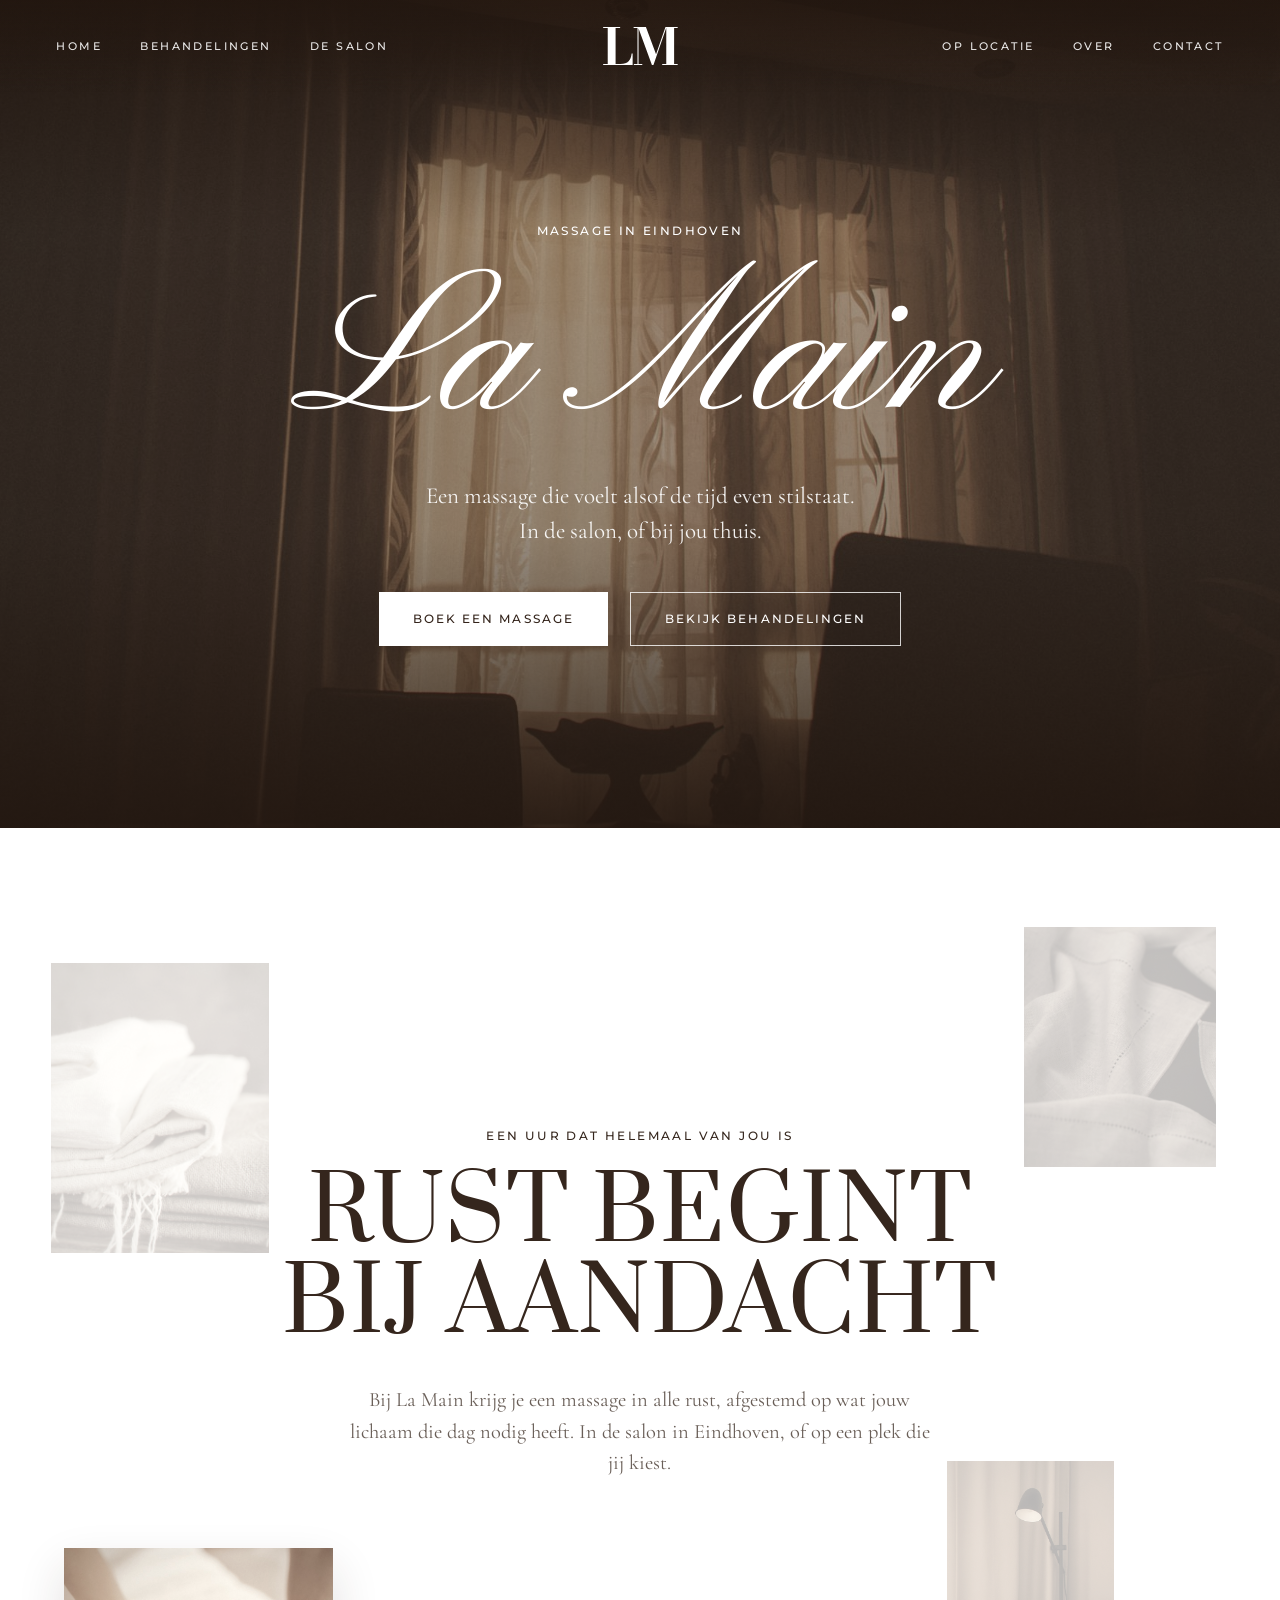
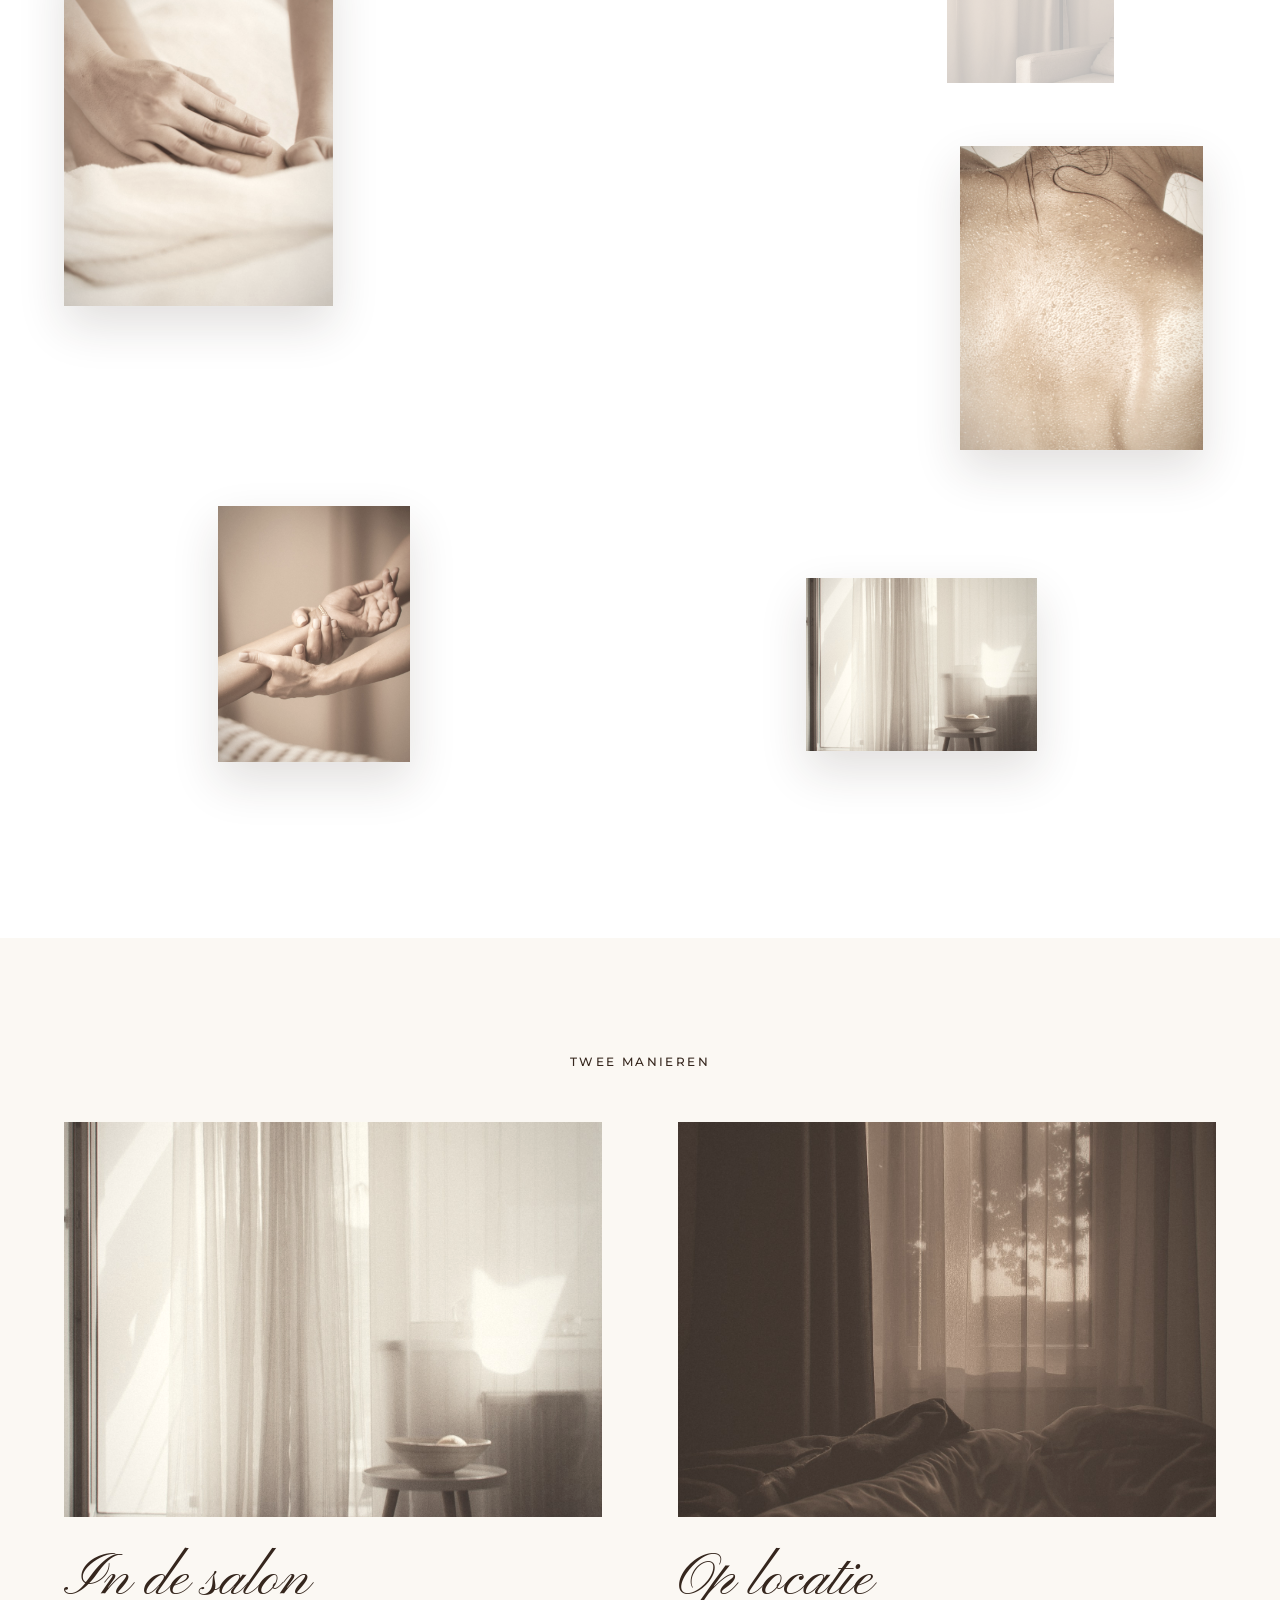
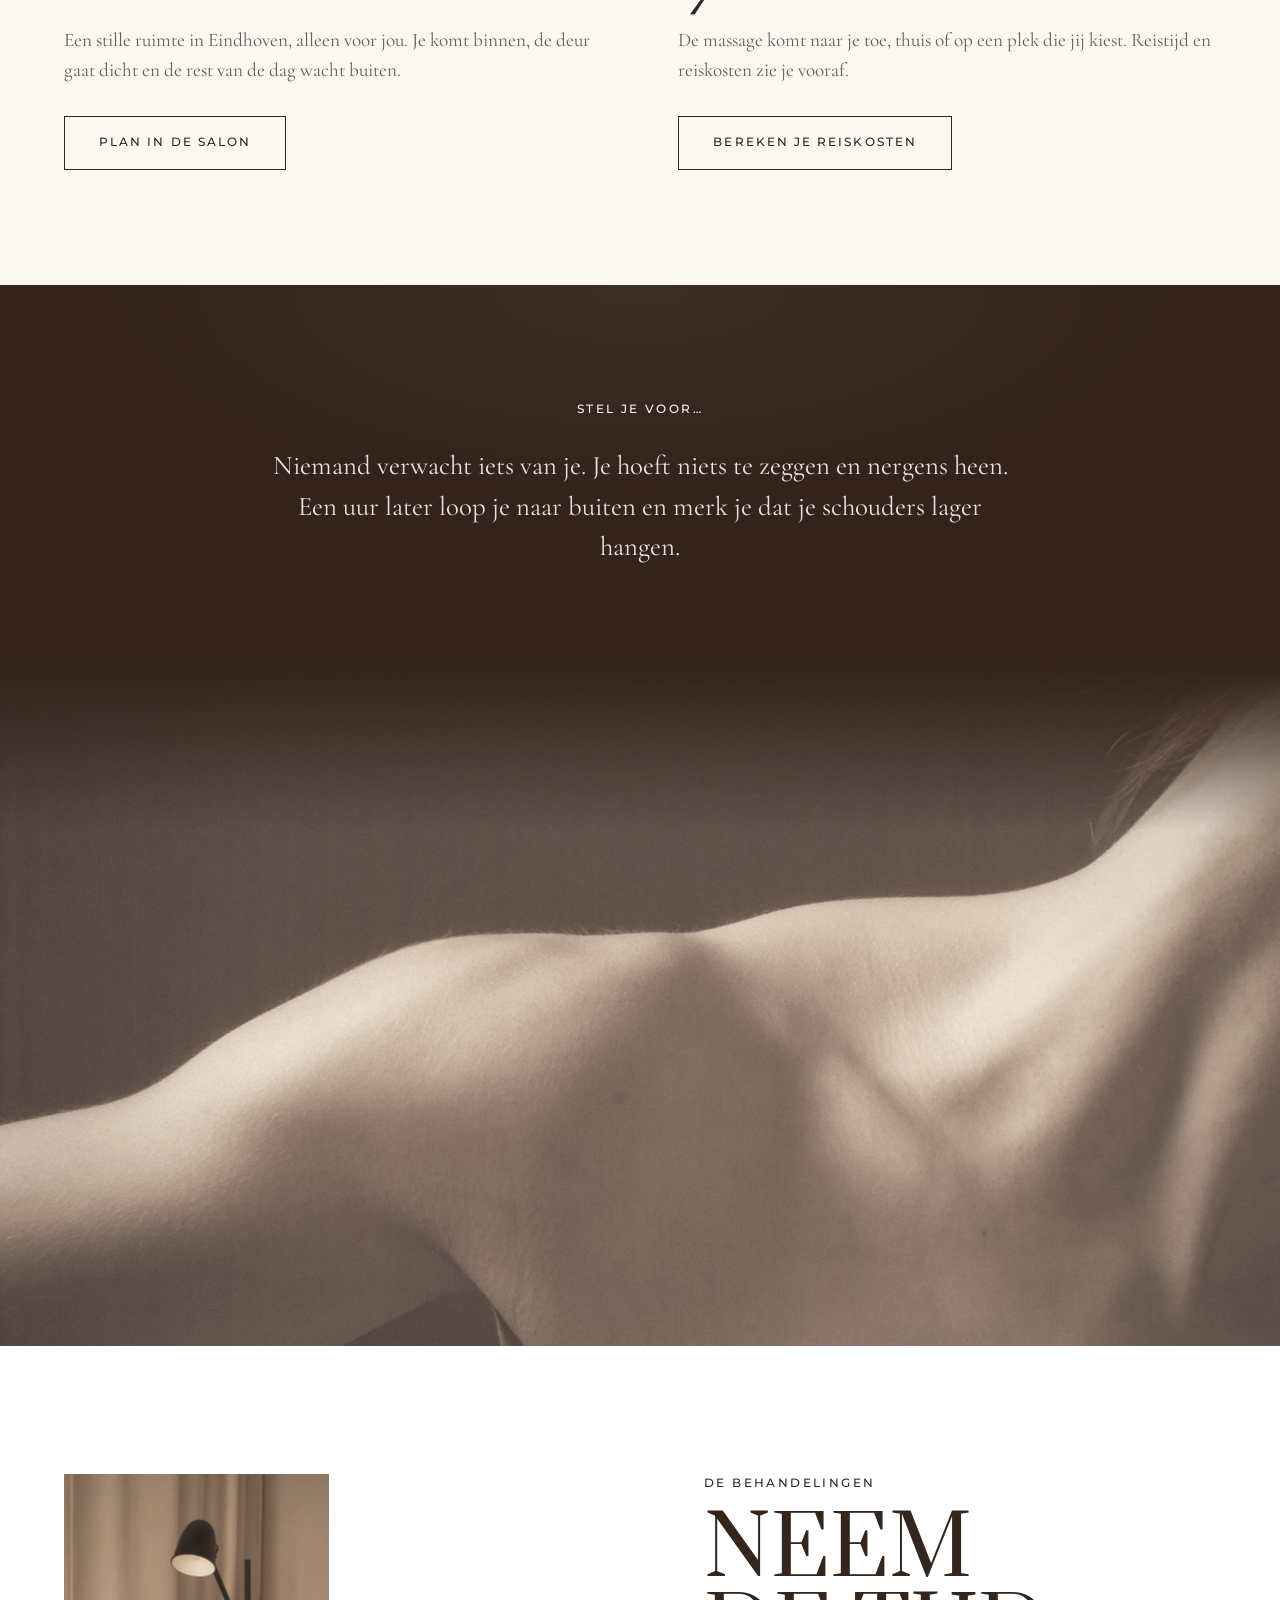
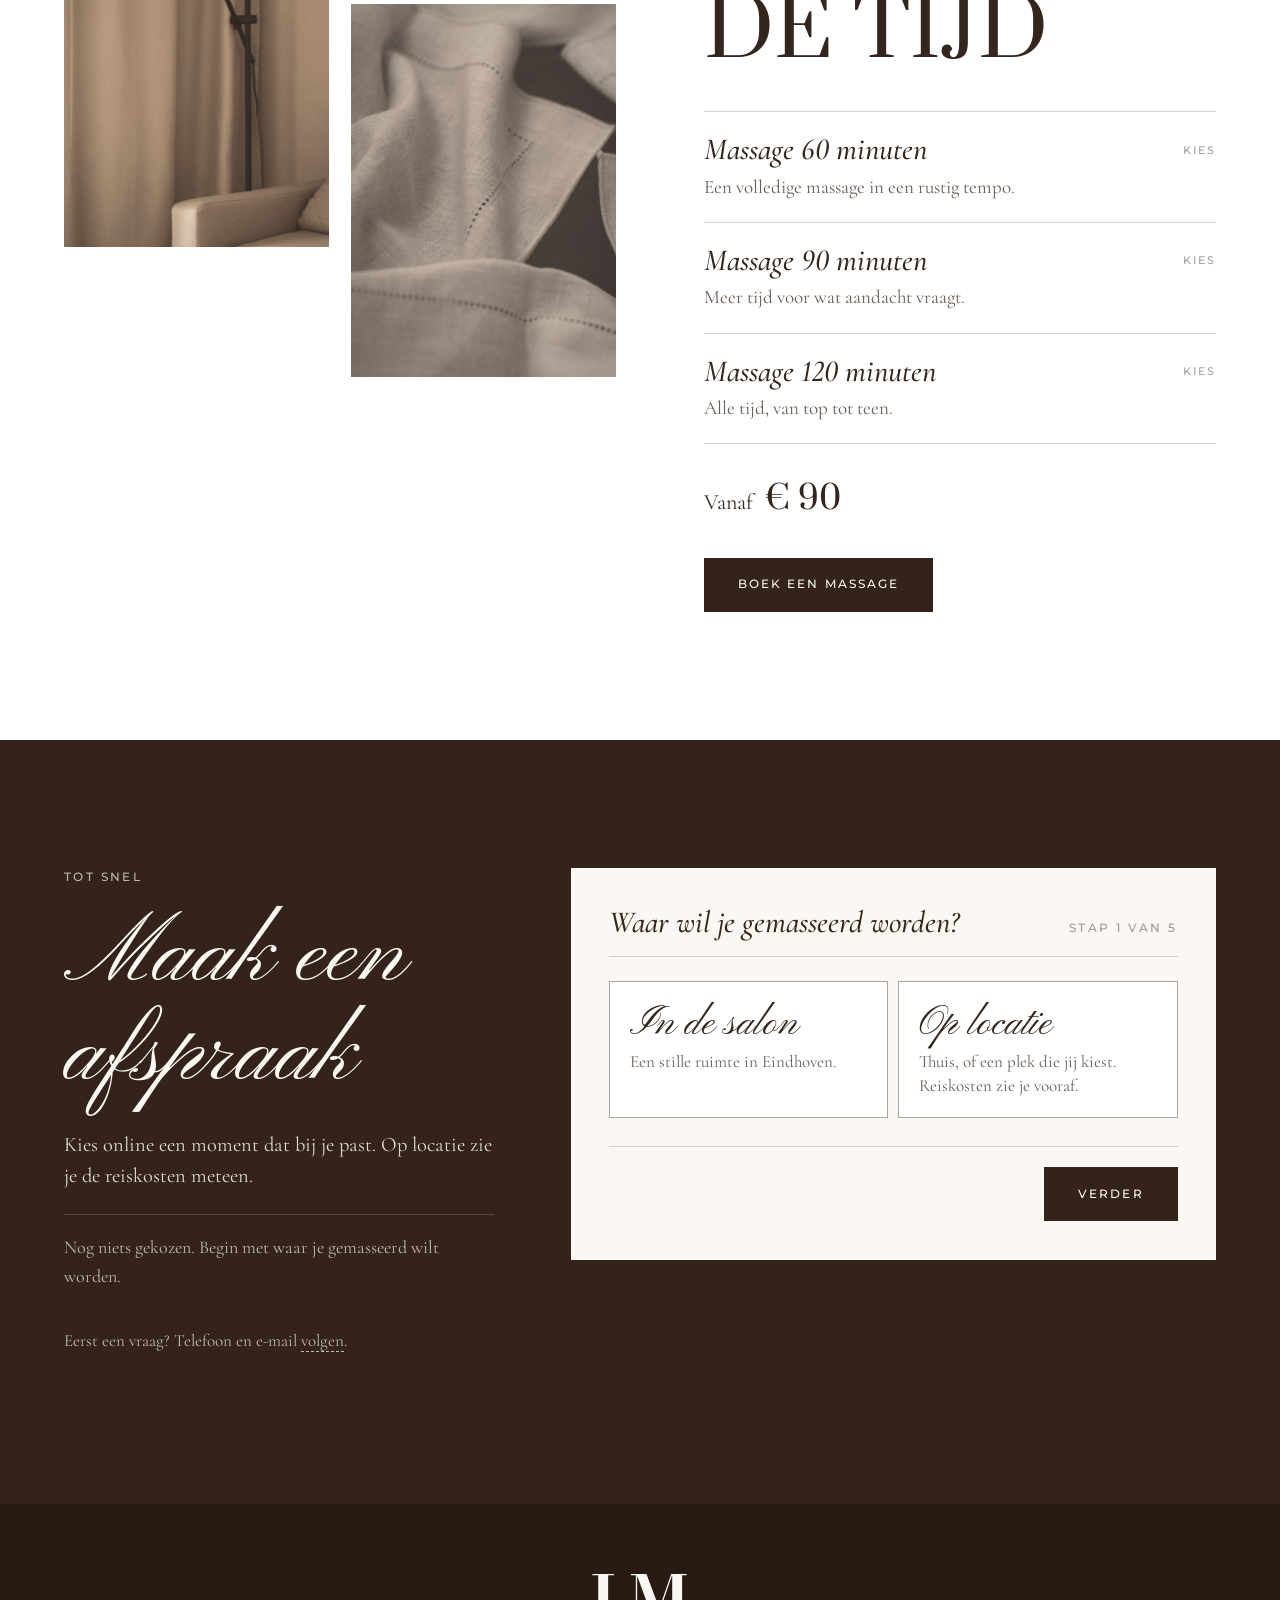
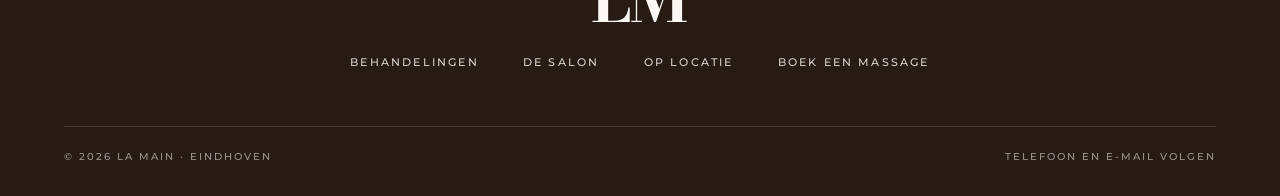
==== commit 8235f8bb: "Nieuw: kop blijft staan terwijl foto's eroverheen schuiven In het blok "Rust begint bij aandacht" bl" ====
--- a/nieuw/index.html
+++ b/nieuw/index.html
@@ -77,7 +77,12 @@
 /* ---------- navigatie ---------- */
 .nav{position:fixed;top:0;left:0;right:0;z-index:50;color:var(--wit);
   background:linear-gradient(180deg,rgba(33,21,14,.55),rgba(33,21,14,0));transition:background .45s var(--zacht)}
-.nav.vast,body.menu-open .nav{background:rgba(40,27,20,.97)}
+/* Na het scrollen: een bruine band die zacht uitloopt over de pagina. */
+.nav.vast{background:transparent}
+.nav::before{content:"";position:absolute;left:0;right:0;top:0;bottom:-48px;z-index:-1;pointer-events:none;opacity:0;
+  background:linear-gradient(180deg,rgba(40,27,20,.97) 0%,rgba(40,27,20,.92) 58%,rgba(40,27,20,0) 100%);transition:opacity .45s var(--zacht)}
+.nav.vast::before{opacity:1}
+body.menu-open .nav{background:rgba(40,27,20,.97)}
 .nav-binnen{height:92px;padding:0 clamp(20px,4.4vw,64px);display:grid;grid-template-columns:1fr auto 1fr;align-items:center;
   transition:height .45s var(--zacht)}
 .nav.vast .nav-binnen{height:72px}
@@ -109,25 +114,33 @@
 .hero .zin{font-size:clamp(20px,1.8vw,25px);line-height:1.5;color:rgba(255,255,255,.92)}
 .knoppen{display:flex;flex-wrap:wrap;gap:16px 22px;justify-content:center;margin-top:44px}
 
-/* ---------- intro met collage ---------- */
-.intro{position:relative;min-height:1000px;display:grid;place-items:center;padding:clamp(80px,10vw,140px) 20px;overflow:hidden}
+/* ---------- intro: vaste kop, foto's schuiven eroverheen ---------- *
+   De tekst en drie vage foto's blijven een schermhoogte lang staan
+   (sticky); een tweede laag scherpe foto's scrolt er intussen
+   overheen. Let op: geen overflow:hidden op .intro, anders plakt
+   er niets.                                                        */
+.intro{position:relative;background:var(--wit);--plak:max(100svh,680px)}
+.intro-plak{position:sticky;top:0;height:var(--plak);display:grid;place-items:center;overflow:hidden;padding:90px 20px 40px}
 .los{position:absolute;overflow:hidden}
-.los::after{content:"";position:absolute;inset:0}
-.los.l::after{background:linear-gradient(90deg,rgba(255,255,255,.5),rgba(255,255,255,0) 60%)}
-.los.r::after{background:linear-gradient(270deg,rgba(255,255,255,.5),rgba(255,255,255,0) 60%)}
-.los.o::after{background:linear-gradient(0deg,rgba(255,255,255,.55),rgba(255,255,255,0) 55%)}
-.c1{left:3.9%;top:10%;width:20.8%;aspect-ratio:3/4}
-.c2{right:4.4%;top:6.5%;width:18.8%;aspect-ratio:27/33}
-.c3{left:6.7%;bottom:4%;width:17.4%;aspect-ratio:25/32}
-.c4{right:3.9%;bottom:3%;width:18.8%;aspect-ratio:3/4}
-.intro-tekst{position:relative;z-index:2;max-width:900px;text-align:center}
+.vaag{opacity:.32}
+.v1{left:4%;top:15%;width:17%;aspect-ratio:3/4}
+.v2{right:5%;top:11%;width:15%;aspect-ratio:4/5}
+.v3{right:13%;bottom:5%;width:13%;aspect-ratio:3/4}
+.intro-tekst{position:relative;z-index:1;max-width:900px;text-align:center}
 .intro h2{font-family:var(--kap);font-weight:400;font-size:clamp(44px,7vw,100px);line-height:1.02;letter-spacing:.01em;text-transform:uppercase;margin:22px 0 34px;text-wrap:balance}
 .intro .tekst{max-width:600px;margin:0 auto;font-size:clamp(19px,1.6vw,23px);line-height:1.55;color:var(--inkt-zacht)}
+.intro-zweef{position:relative;z-index:2;height:calc(var(--plak) * 1.9);margin-top:calc(var(--plak) * -1);pointer-events:none}
+.intro-zweef .los{box-shadow:0 20px 44px rgba(53,38,29,.14)}
+.z1{left:5%;top:calc(var(--plak) * .8);width:21%;aspect-ratio:3/4}
+.z2{right:6%;top:calc(var(--plak) * 1.02);width:19%;aspect-ratio:4/5}
+.z3{left:17%;top:calc(var(--plak) * 1.42);width:15%;aspect-ratio:3/4}
+.z4{right:19%;top:calc(var(--plak) * 1.5);width:18%;aspect-ratio:4/3}
 @media(max-width:900px){
-  .intro{display:block;min-height:0}
-  .collage{display:grid;grid-template-columns:1fr 1fr;gap:14px;max-width:520px;margin:0 auto 44px}
-  .intro .los{position:relative;left:auto;right:auto;top:auto;bottom:auto;width:auto}
-  .intro .c3,.intro .c4{display:none}
+  .intro-plak{position:relative;height:auto;display:block;padding:80px 20px 44px}
+  .vaag{display:none}
+  .intro-zweef{height:auto;margin:0;display:grid;grid-template-columns:1fr 1fr;gap:14px;max-width:560px;margin:0 auto;padding:0 20px 80px}
+  .intro-zweef .los{position:relative;left:auto;right:auto;top:auto;width:auto;box-shadow:none}
+  .intro-zweef .z3,.intro-zweef .z4{display:none}
 }
 
 /* ---------- twee manieren ---------- */
@@ -313,16 +326,21 @@
 </section>
 
 <section class="intro" id="over">
-  <div class="collage" aria-hidden="true">
-    <div class="los l c1"><img class="foto" src="../foto/rug.jpg" alt=""></div>
-    <div class="los r c2"><img class="foto" src="../foto/linnen.jpg" alt=""></div>
-    <div class="los o c3"><img class="foto" src="../foto/onderarm.jpg" alt=""></div>
-    <div class="los r c4"><img class="foto" src="../foto/olie-huid.jpg" alt=""></div>
+  <div class="intro-plak">
+    <div class="los vaag v1" aria-hidden="true"><img class="foto" src="../foto/linnen.jpg" alt=""></div>
+    <div class="los vaag v2" aria-hidden="true"><img class="foto" src="../foto/linnen-detail.jpg" alt=""></div>
+    <div class="los vaag v3" aria-hidden="true"><img class="foto" src="../foto/hoek-schemer.jpg" alt=""></div>
+    <div class="intro-tekst">
+      <p class="kl">Een uur dat helemaal van jou is</p>
+      <h2>Rust begint<br>bij aandacht</h2>
+      <p class="tekst">Bij La Main krijg je een massage in alle rust, afgestemd op wat jouw lichaam die dag nodig heeft. In de salon in Eindhoven, of op een plek die jij kiest.</p>
+    </div>
   </div>
-  <div class="intro-tekst">
-    <p class="kl">Een uur dat helemaal van jou is</p>
-    <h2>Rust begint<br>bij aandacht</h2>
-    <p class="tekst">Bij La Main krijg je een massage in alle rust, afgestemd op wat jouw lichaam die dag nodig heeft. In de salon in Eindhoven, of op een plek die jij kiest.</p>
+  <div class="intro-zweef" aria-hidden="true">
+    <div class="los z1"><img class="foto" src="../foto/rug.jpg" alt=""></div>
+    <div class="los z2"><img class="foto" src="../foto/olie-huid.jpg" alt=""></div>
+    <div class="los z3"><img class="foto" src="../foto/onderarm.jpg" alt=""></div>
+    <div class="los z4"><img class="foto" src="../foto/salon-cel.jpg" alt=""></div>
   </div>
 </section>
 
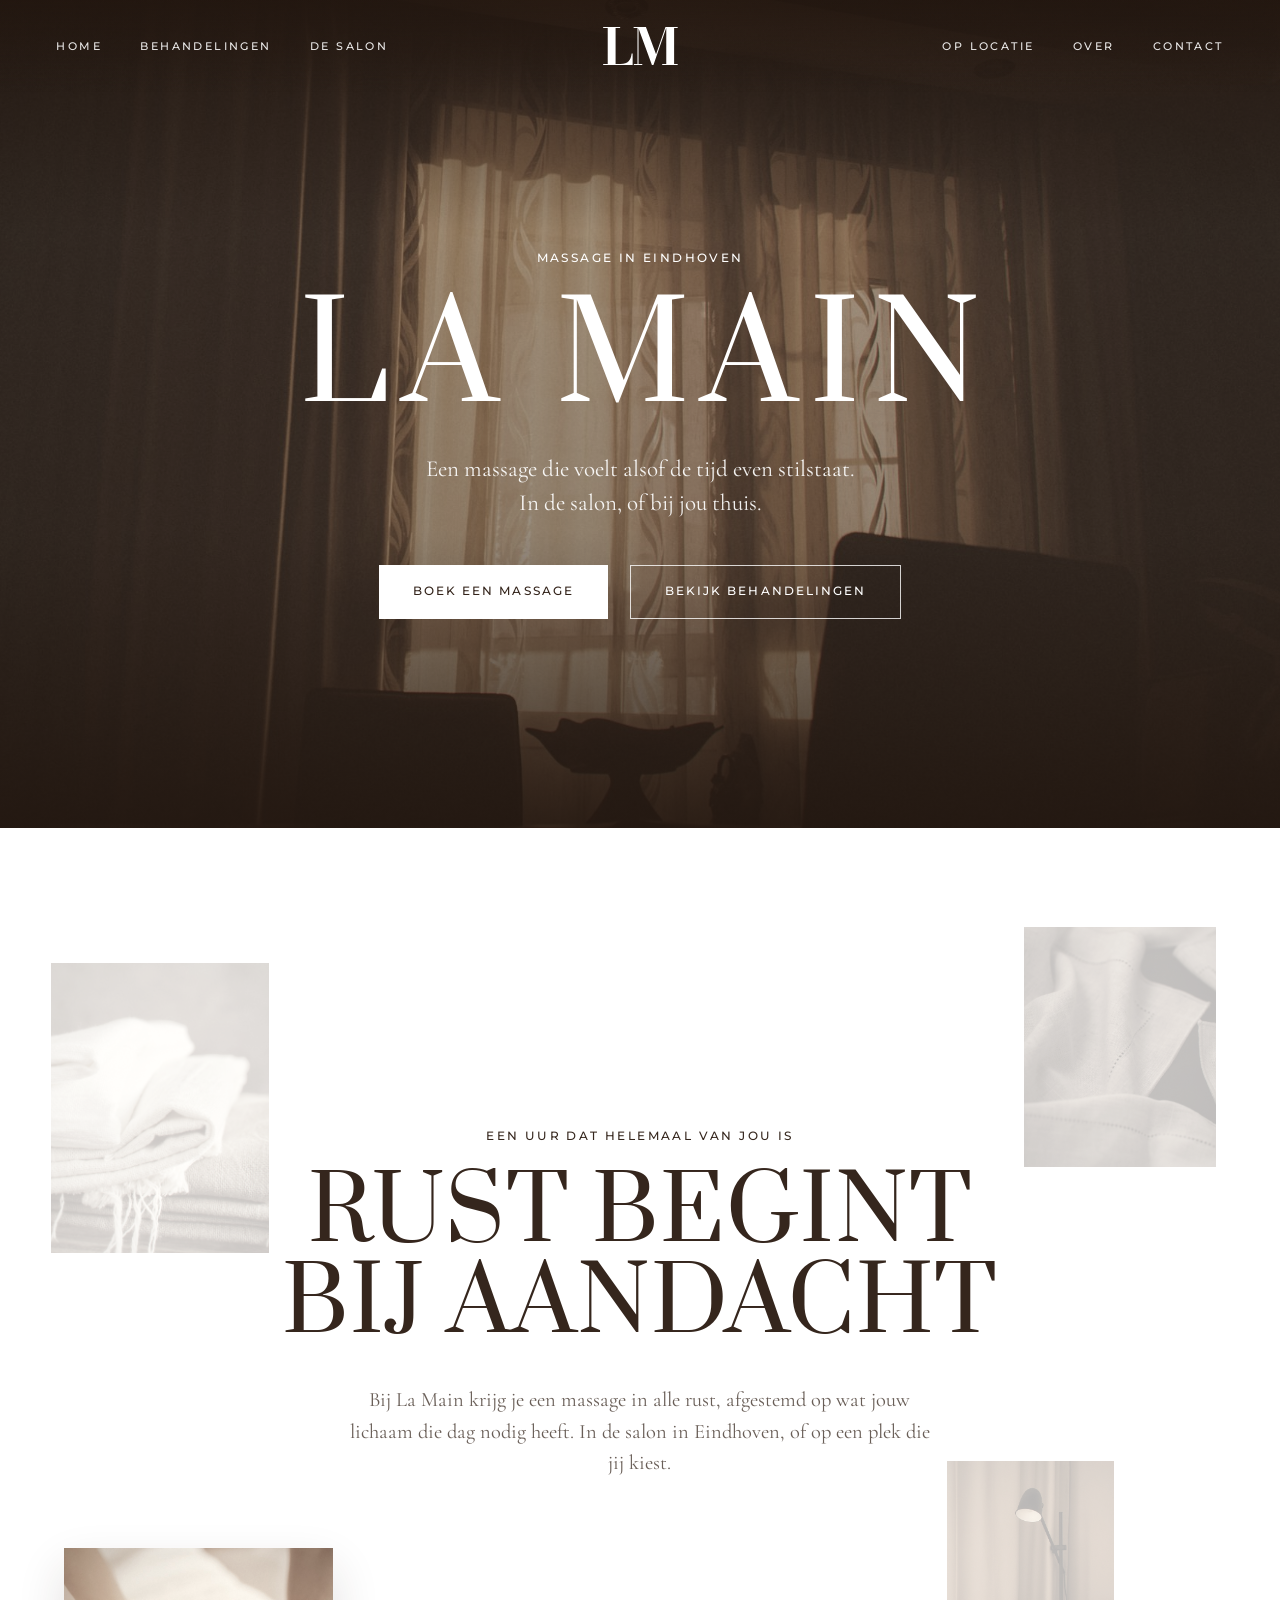
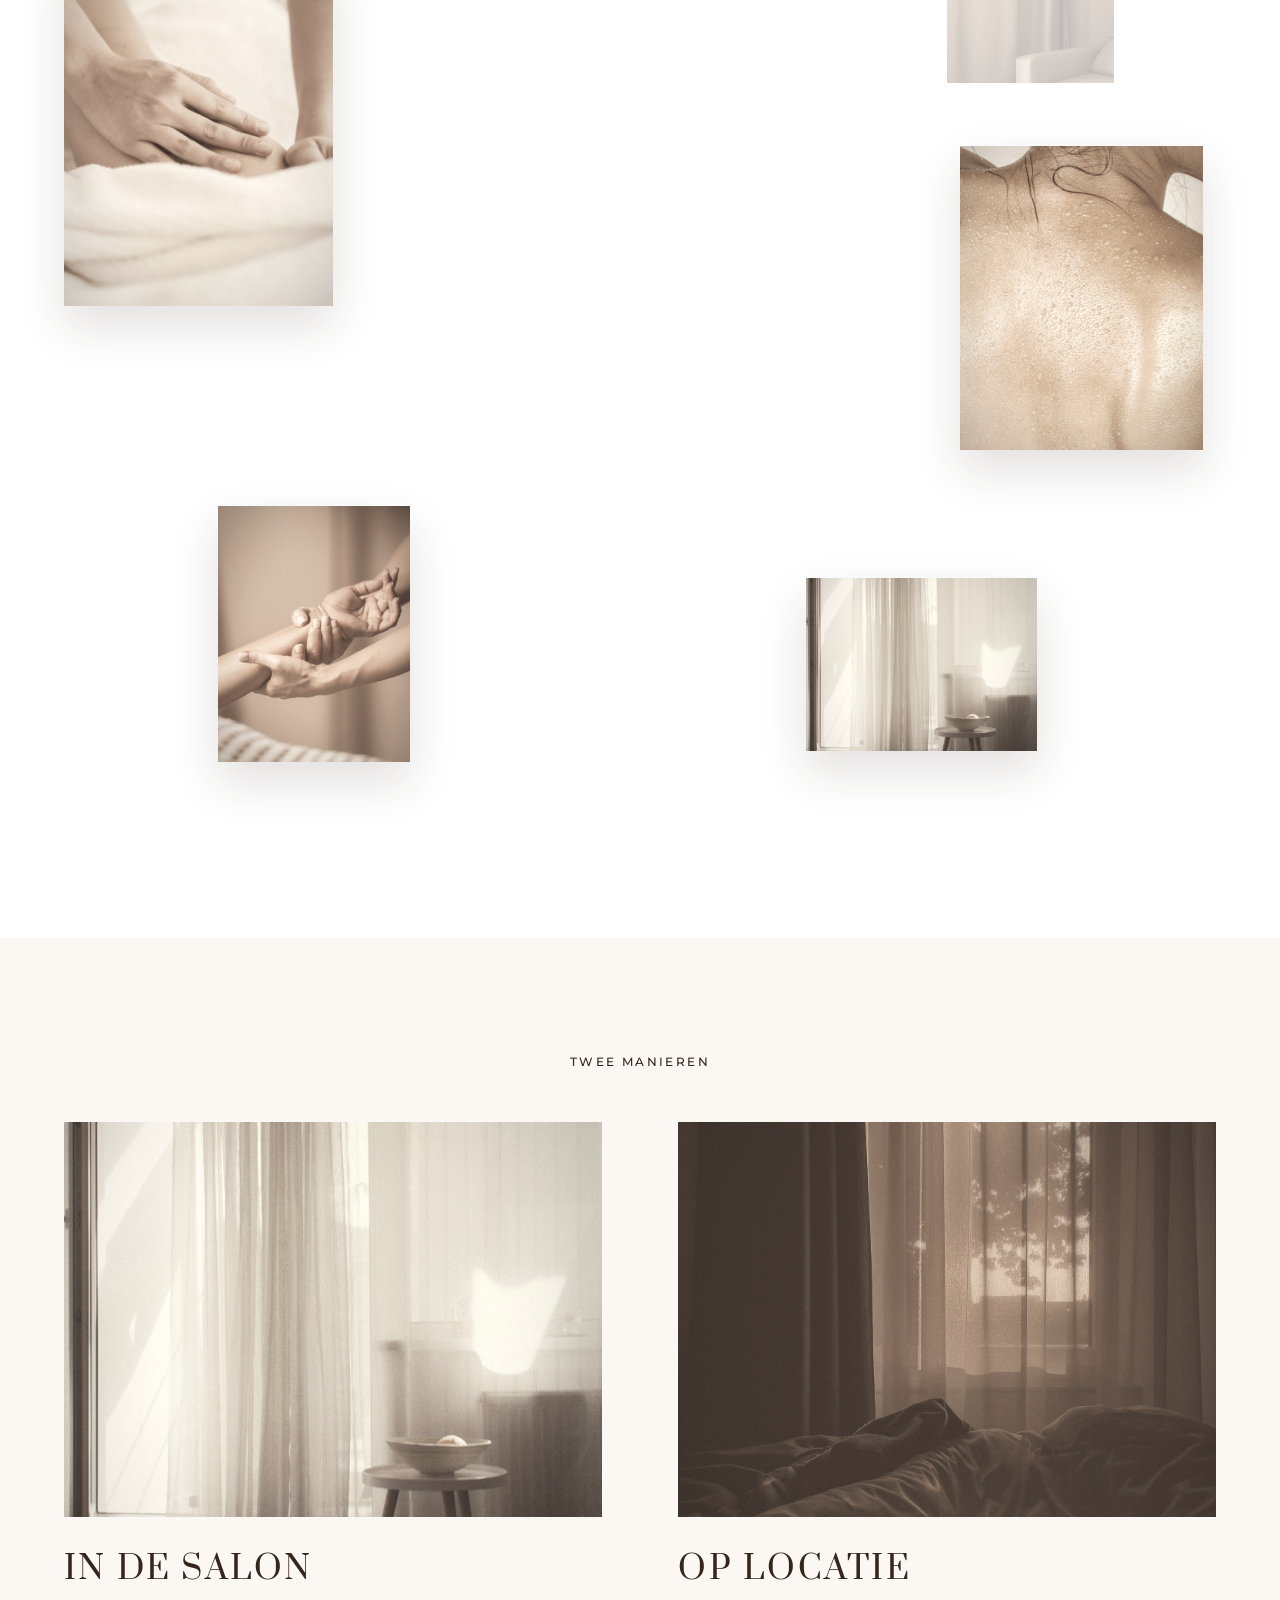
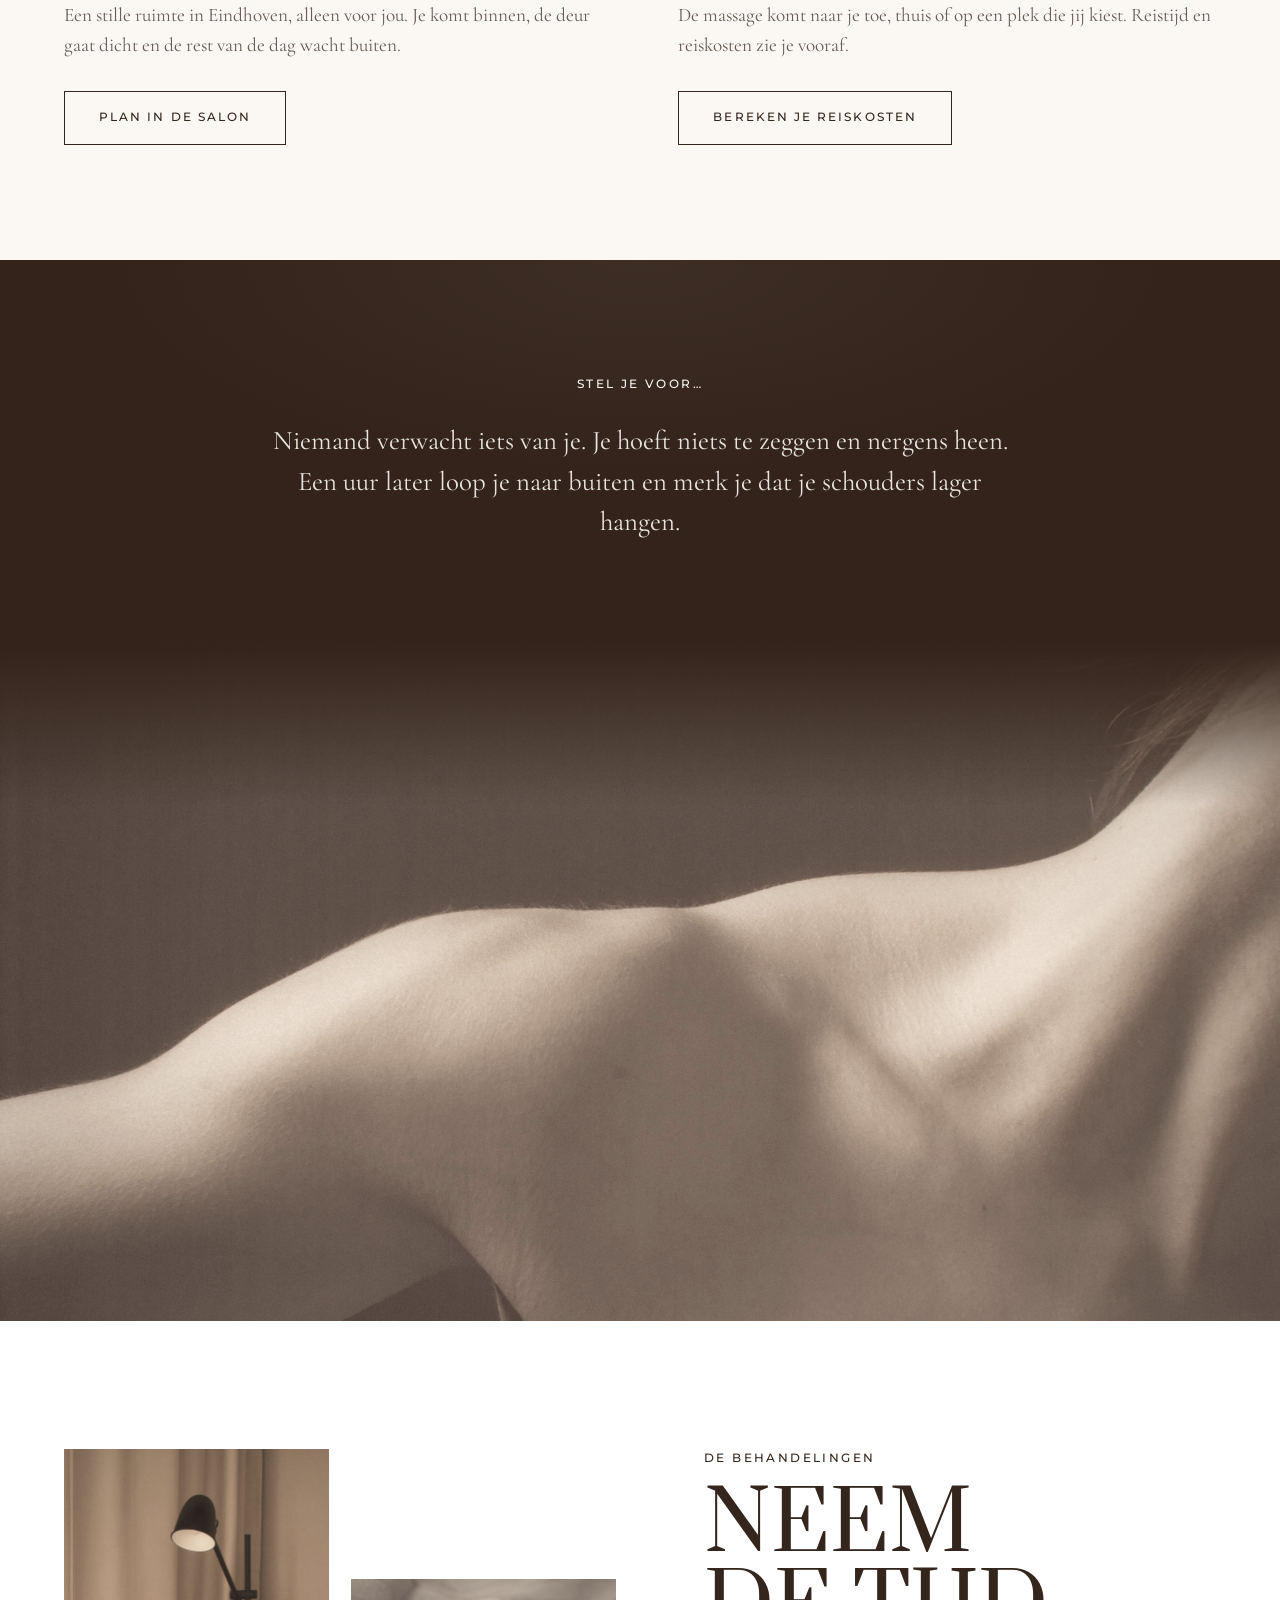
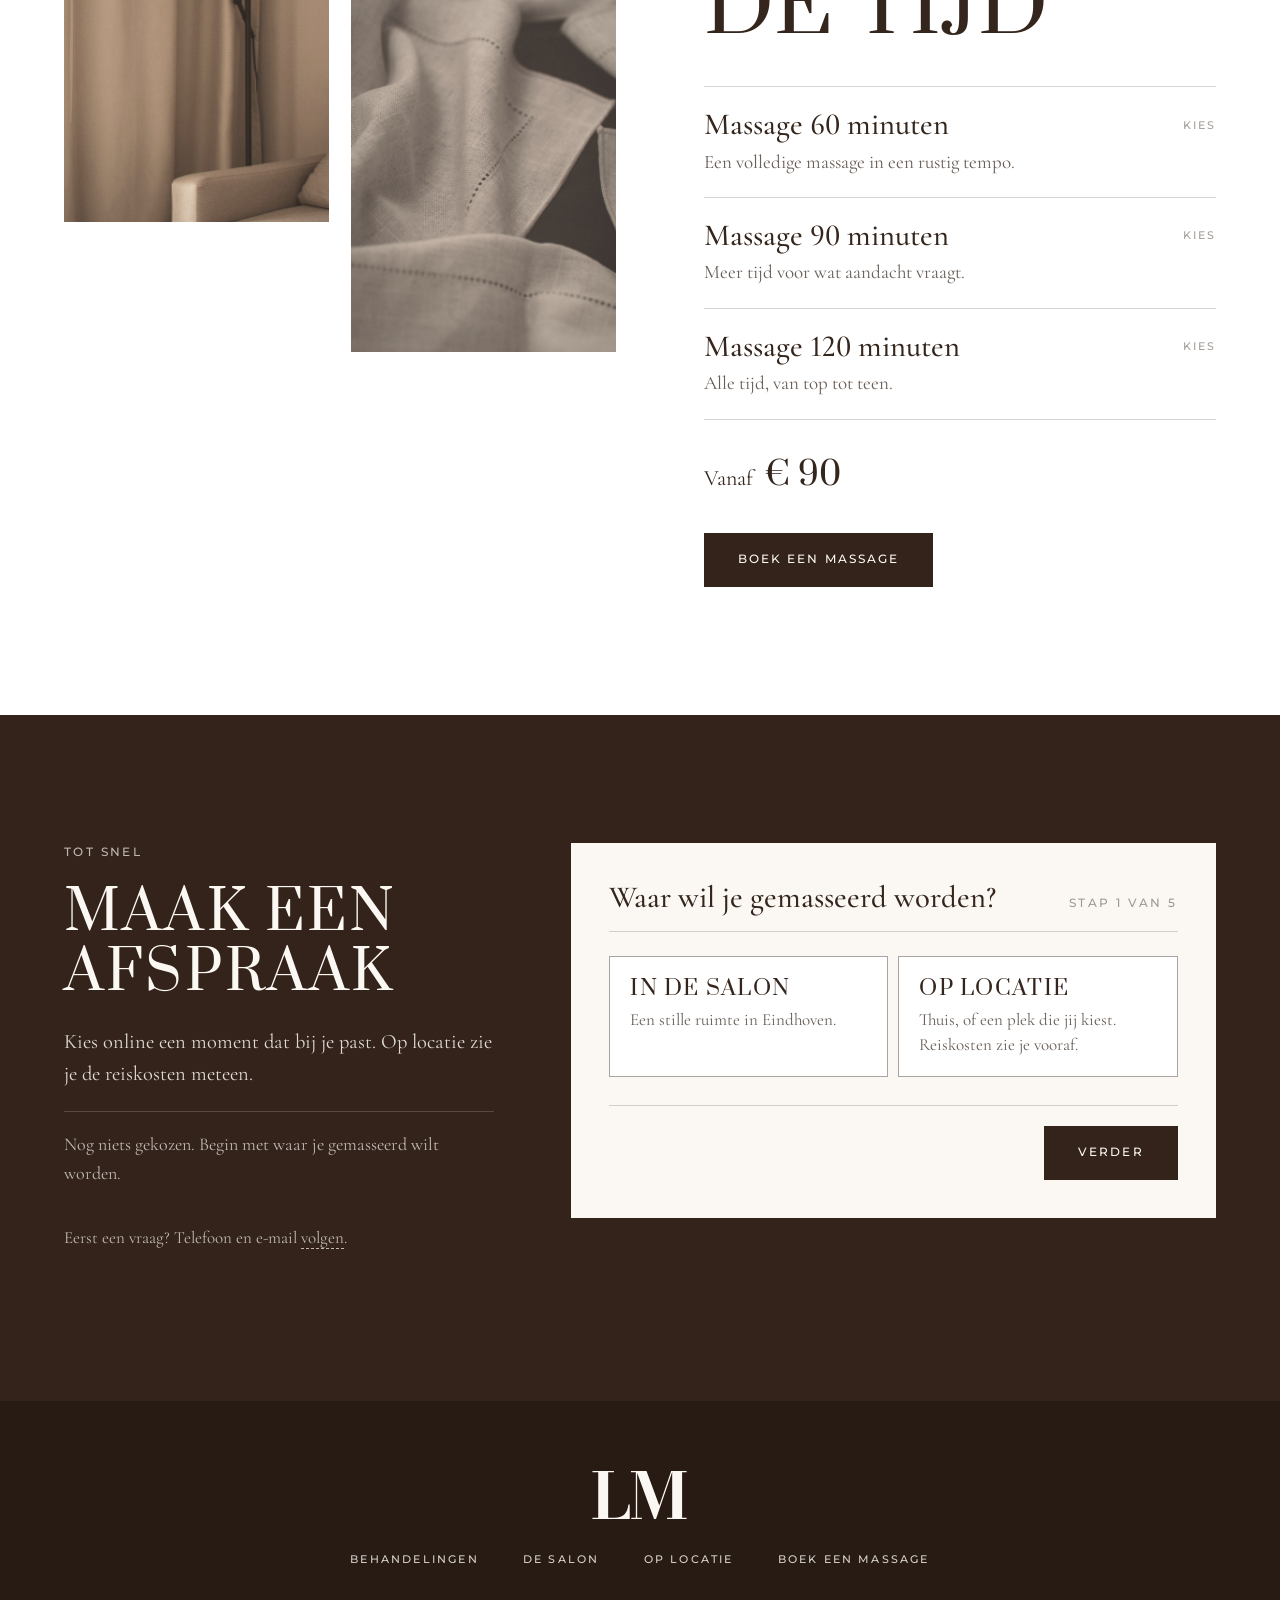
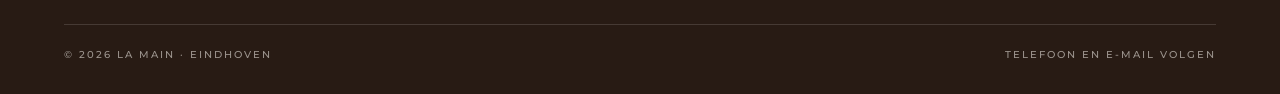
==== commit 143284a7: "Nieuw: strakke letter in plaats van de schrijfletter Lettervariant 1 doorgevoerd: de naam, "In de sa" ====
--- a/nieuw/index.html
+++ b/nieuw/index.html
@@ -8,12 +8,12 @@
 <meta name="robots" content="noindex, nofollow">
 <link rel="preconnect" href="https://fonts.googleapis.com">
 <link rel="preconnect" href="https://fonts.gstatic.com" crossorigin>
-<link href="https://fonts.googleapis.com/css2?family=Pinyon+Script&family=Prata&family=Cormorant+Garamond:ital,wght@0,400;0,500;0,600;1,400;1,500&family=Montserrat:wght@400;500&display=swap" rel="stylesheet">
+<link href="https://fonts.googleapis.com/css2?family=Prata&family=Cormorant+Garamond:wght@400;500;600&family=Montserrat:wght@400;500&display=swap" rel="stylesheet">
 <style>
 /* ============================================================
    LA MAIN — homepagina met afspraakplanner
-   Espresso en ivoor. Schrijfletter voor de naam en titels, hoge
-   klassieke kapitalen voor koppen, Cormorant voor tekst, kleine
+   Espresso en ivoor. Strakke klassieke kapitalen (Prata) voor de naam,
+   titels en koppen, rechte Cormorant voor tekst, kleine
    koppen in gespatieerde Montserrat. Bewust één thema.
    ============================================================ */
 :root{
@@ -33,7 +33,6 @@
   --licht-lijn:rgba(251,248,243,.18);
   --fout:#9E3B2E;
 
-  --script:"Pinyon Script","Snell Roundhand",cursive;
   --kap:"Prata","Didot",Georgia,serif;
   --serif:"Cormorant Garamond","Garamond",Georgia,serif;
   --sans:"Montserrat","Helvetica Neue",Arial,sans-serif;
@@ -110,7 +109,7 @@
 .hero-foto{position:absolute;inset:0;width:100%;height:100%;object-fit:cover;filter:saturate(.8) sepia(.18) brightness(.92)}
 .hero .waas{position:absolute;inset:0;background:linear-gradient(180deg,rgba(33,21,14,.8) 0%,rgba(33,21,14,.34) 28%,rgba(33,21,14,.42) 64%,rgba(33,21,14,.86) 100%)}
 .hero-inhoud{position:relative;z-index:1;max-width:980px}
-.hero .naam{font-family:var(--script);font-weight:400;font-size:clamp(96px,16vw,236px);line-height:1.1;margin:8px 0 6px}
+.hero .naam{font-family:var(--kap);font-weight:400;font-size:clamp(50px,10.3vw,148px);line-height:1.02;letter-spacing:.1em;text-indent:.1em;text-transform:uppercase;margin:26px 0 24px}
 .hero .zin{font-size:clamp(20px,1.8vw,25px);line-height:1.5;color:rgba(255,255,255,.92)}
 .knoppen{display:flex;flex-wrap:wrap;gap:16px 22px;justify-content:center;margin-top:44px}
 
@@ -135,12 +134,22 @@
 .z2{right:6%;top:calc(var(--plak) * 1.02);width:19%;aspect-ratio:4/5}
 .z3{left:17%;top:calc(var(--plak) * 1.42);width:15%;aspect-ratio:3/4}
 .z4{right:19%;top:calc(var(--plak) * 1.5);width:18%;aspect-ratio:4/3}
+/* Telefoon en tablet: hetzelfde effect, kleiner gezet. svh is de hoogte
+   mét zichtbare adresbalk en verspringt dus niet tijdens het scrollen. */
 @media(max-width:900px){
-  .intro-plak{position:relative;height:auto;display:block;padding:80px 20px 44px}
-  .vaag{display:none}
-  .intro-zweef{height:auto;margin:0;display:grid;grid-template-columns:1fr 1fr;gap:14px;max-width:560px;margin:0 auto;padding:0 20px 80px}
-  .intro-zweef .los{position:relative;left:auto;right:auto;top:auto;width:auto;box-shadow:none}
-  .intro-zweef .z3,.intro-zweef .z4{display:none}
+  .intro{--plak:max(100svh,560px)}
+  .intro-plak{padding:64px 22px 28px}
+  .intro h2{font-size:clamp(34px,10vw,56px);margin:16px 0 22px}
+  .intro .tekst{font-size:18px;max-width:30em}
+  .vaag{opacity:.26}
+  .v1{left:3%;top:8%;width:30%}
+  .v2{right:4%;top:5%;width:26%}
+  .v3{right:7%;bottom:3%;width:27%}
+  .z1{left:4%;top:calc(var(--plak) * .78);width:46%}
+  .z2{right:4%;top:calc(var(--plak) * 1.06);width:44%}
+  .z3{left:9%;top:calc(var(--plak) * 1.36);width:40%}
+  .z4{right:6%;top:calc(var(--plak) * 1.5);width:44%}
+  .intro-zweef .los{box-shadow:0 14px 30px rgba(53,38,29,.16)}
 }
 
 /* ---------- twee manieren ---------- */
@@ -148,7 +157,7 @@
 .midden{text-align:center}
 .twee{display:grid;grid-template-columns:1fr 1fr;gap:clamp(40px,6vw,80px);margin-top:clamp(36px,4vw,54px)}
 .twee .beeld{aspect-ratio:600/440;overflow:hidden}
-.script-titel{font-family:var(--script);font-weight:400;font-size:clamp(52px,4.6vw,66px);line-height:1.15;margin:30px 0 12px}
+.titel-kap{font-family:var(--kap);font-weight:400;font-size:clamp(26px,2.5vw,36px);line-height:1.15;letter-spacing:.07em;text-transform:uppercase;margin:34px 0 14px}
 .twee p{font-size:clamp(19px,1.5vw,22px);line-height:1.55;color:var(--inkt-zacht);max-width:540px;margin-bottom:30px}
 @media(max-width:800px){.twee{grid-template-columns:1fr}}
 
@@ -170,7 +179,7 @@
 .rij{display:block;width:100%;padding:20px 0;border-top:1px solid var(--lijn);transition:padding-left .45s var(--zacht)}
 .rij:hover{padding-left:10px}
 .rijen-lijst .rij:last-child{border-bottom:1px solid var(--lijn)}
-.rij b{display:flex;justify-content:space-between;gap:16px;font-style:italic;font-weight:500;font-size:clamp(28px,2.4vw,34px);line-height:1.15}
+.rij b{display:flex;justify-content:space-between;gap:16px;font-weight:500;font-size:clamp(28px,2.4vw,34px);line-height:1.15}
 .rij b i{font-style:normal;font-family:var(--sans);font-size:11px;letter-spacing:.18em;text-transform:uppercase;color:var(--inkt-flauw);align-self:center}
 .rij span{display:block;font-size:19px;color:var(--inkt-zacht);margin-top:4px}
 .vanaf{font-size:22px;margin:30px 0 32px}
@@ -187,7 +196,7 @@
 .afspraak-grid{display:grid;grid-template-columns:minmax(0,.8fr) minmax(0,1.2fr);gap:clamp(40px,6vw,100px);align-items:start}
 .afspraak-links{display:grid;gap:22px;align-content:start;position:sticky;top:110px}
 .afspraak-links .kl{color:var(--licht-zacht)}
-.afspraak .script-groot{font-family:var(--script);font-weight:400;font-size:clamp(68px,7.4vw,110px);line-height:1.05}
+.afspraak .titel-groot{font-family:var(--kap);font-weight:400;font-size:clamp(38px,4.3vw,62px);line-height:1.1;letter-spacing:.04em;text-transform:uppercase;text-wrap:balance}
 .afspraak-links .tekst{font-size:clamp(19px,1.6vw,23px);line-height:1.55;color:rgba(251,248,243,.86)}
 .afspraak-links .klein{font-size:17px;color:var(--licht-zacht)}
 .volgt{border-bottom:1px dashed currentColor}
@@ -200,7 +209,7 @@
 /* ---------- planner ---------- */
 .paneel{background:var(--ivoor);color:var(--inkt);padding:clamp(22px,3vw,44px)}
 .p-kop{display:flex;justify-content:space-between;align-items:baseline;gap:16px;padding-bottom:16px;margin-bottom:24px;border-bottom:1px solid var(--lijn)}
-.p-kop h3{font-style:italic;font-weight:500;font-size:clamp(28px,2.4vw,34px);line-height:1.1;text-wrap:balance}
+.p-kop h3{font-weight:500;font-size:clamp(28px,2.4vw,34px);line-height:1.1;text-wrap:balance}
 .p-stap{color:var(--inkt-flauw);white-space:nowrap}
 .p-voet{display:flex;justify-content:space-between;align-items:center;gap:12px;margin-top:28px;padding-top:20px;border-top:1px solid var(--lijn)}
 .p-voet .rechts{margin-left:auto}
@@ -211,8 +220,8 @@
   transition:border-color .35s var(--zacht),background .35s var(--zacht)}
 .keuze:hover{border-color:var(--inkt)}
 .keuze[aria-pressed="true"]{border-color:var(--espresso);background:var(--zand);box-shadow:inset 0 0 0 1px var(--espresso)}
-.keuze .k-script{font-family:var(--script);font-size:40px;line-height:1.2}
-.keuze .k-titel{font-style:italic;font-weight:500;font-size:26px;line-height:1.2}
+.keuze .k-kap{font-family:var(--kap);font-size:21px;letter-spacing:.06em;text-transform:uppercase;line-height:1.3;margin-bottom:4px}
+.keuze .k-titel{font-weight:500;font-size:26px;line-height:1.2}
 .keuze .k-tekst{font-size:17px;line-height:1.45;color:var(--inkt-zacht)}
 .keuze.met-prijs{grid-template-columns:minmax(0,1fr) auto;column-gap:16px}
 .keuze .k-prijs{grid-column:2;grid-row:1/3;align-self:center;font-family:var(--kap);font-size:22px}
@@ -239,7 +248,7 @@
 .reis .noot{font-size:15px;color:var(--inkt-flauw);padding:10px 0 14px;border-top:1px solid var(--lijn)}
 
 .kal-kop{display:flex;justify-content:space-between;align-items:center;margin-bottom:12px}
-.kal-kop h4{font-style:italic;font-weight:500;font-size:26px}
+.kal-kop h4{font-weight:500;font-size:26px}
 .kal-nav{display:flex;gap:6px}
 .rond{width:38px;height:38px;border:1px solid var(--lijn-sterk);border-radius:50%;display:grid;place-items:center;transition:border-color .3s,opacity .3s}
 .rond:hover:not([disabled]){border-color:var(--inkt)}
@@ -252,7 +261,7 @@
 .kal .dag[disabled]{border-color:transparent;background:transparent;color:rgba(53,38,29,.28);cursor:default}
 .kal .dag.vol{text-decoration:line-through}
 .kal .dag[aria-pressed="true"]{background:var(--espresso);color:var(--ivoor);border-color:var(--espresso)}
-.tijden-kop{margin:24px 0 10px;font-style:italic;font-size:22px}
+.tijden-kop{margin:24px 0 10px;font-weight:500;font-size:22px}
 .tijden{display:grid;grid-template-columns:repeat(auto-fill,minmax(78px,1fr));gap:6px}
 .tijd{height:44px;border:1px solid var(--lijn-sterk);background:var(--wit);text-align:center;font-size:19px;font-variant-numeric:lining-nums tabular-nums;transition:border-color .3s,background .3s}
 .tijd:hover{border-color:var(--inkt)}
@@ -274,9 +283,9 @@
 .lade-achter{position:fixed;inset:0;z-index:90;background:rgba(28,18,12,.55)}
 .lade{position:fixed;top:0;right:0;bottom:0;z-index:95;width:min(580px,100%);overflow-y:auto;background:var(--ivoor);color:var(--inkt);padding:28px clamp(20px,3vw,40px) 40px}
 .lade-kop{display:flex;justify-content:space-between;align-items:flex-start;gap:16px;padding-bottom:18px;border-bottom:1px solid var(--lijn)}
-.lade-kop h2{font-family:var(--script);font-weight:400;font-size:56px;line-height:1.1}
+.lade-kop h2{font-family:var(--kap);font-weight:400;font-size:30px;letter-spacing:.06em;text-transform:uppercase;line-height:1.2;margin-top:6px}
 .lade-status{padding-top:16px;font-size:17px;color:var(--inkt-zacht)}
-.dagkop{font-style:italic;font-weight:500;font-size:26px;margin:28px 0 4px}
+.dagkop{font-weight:500;font-size:26px;margin:28px 0 4px}
 .item{display:grid;grid-template-columns:100px minmax(0,1fr);gap:16px;padding:16px 0;border-bottom:1px solid var(--lijn)}
 .item-tijd{font-size:19px;font-variant-numeric:lining-nums tabular-nums}
 .item-tijd span{display:block;font-size:15px;color:var(--inkt-zacht)}
@@ -350,13 +359,13 @@
     <div class="twee">
       <article>
         <div class="beeld"><img class="foto" src="../foto/salon-cel.jpg" alt="Een stille ruimte met daglicht door een dun gordijn"></div>
-        <h3 class="script-titel">In de salon</h3>
+        <h3 class="titel-kap">In de salon</h3>
         <p>Een stille ruimte in Eindhoven, alleen voor jou. Je komt binnen, de deur gaat dicht en de rest van de dag wacht buiten.</p>
         <button type="button" class="knop rand" data-kies="salon">Plan in de salon</button>
       </article>
       <article>
         <div class="beeld"><img class="foto" src="../foto/locatie-cel.jpg" alt="Een kamer bij avondlicht"></div>
-        <h3 class="script-titel">Op locatie</h3>
+        <h3 class="titel-kap">Op locatie</h3>
         <p>De massage komt naar je toe, thuis of op een plek die jij kiest. Reistijd en reiskosten zie je vooraf.</p>
         <button type="button" class="knop rand" data-kies="locatie">Bereken je reiskosten</button>
       </article>
@@ -392,7 +401,7 @@
   <div class="wrap afspraak-grid">
     <div class="afspraak-links">
       <p class="kl">Tot snel</p>
-      <h2 class="script-groot">Maak een afspraak</h2>
+      <h2 class="titel-groot">Maak een afspraak</h2>
       <p class="tekst">Kies online een moment dat bij je past. Op locatie zie je de reiskosten meteen.</p>
       <div class="samenvatting" id="samenvatting"></div>
       <p class="klein">Eerst een vraag? Telefoon en e-mail <span class="volgt">volgen</span>.</p>
@@ -712,8 +721,8 @@
   function stapHtml(id, f){
     if(id === 'waar'){
       return '<div class="keuzes">' +
-        '<button type="button" class="keuze" data-actie="soort" data-waarde="salon" aria-pressed="' + (S.soort === 'salon') + '"><span class="k-script">In de salon</span><span class="k-tekst">Een stille ruimte in Eindhoven.</span></button>' +
-        '<button type="button" class="keuze" data-actie="soort" data-waarde="locatie" aria-pressed="' + (S.soort === 'locatie') + '"><span class="k-script">Op locatie</span><span class="k-tekst">Thuis, of een plek die jij kiest. Reiskosten zie je vooraf.</span></button>' +
+        '<button type="button" class="keuze" data-actie="soort" data-waarde="salon" aria-pressed="' + (S.soort === 'salon') + '"><span class="k-kap">In de salon</span><span class="k-tekst">Een stille ruimte in Eindhoven.</span></button>' +
+        '<button type="button" class="keuze" data-actie="soort" data-waarde="locatie" aria-pressed="' + (S.soort === 'locatie') + '"><span class="k-kap">Op locatie</span><span class="k-tekst">Thuis, of een plek die jij kiest. Reiskosten zie je vooraf.</span></button>' +
         '</div>';
     }
     if(id === 'behandeling'){
